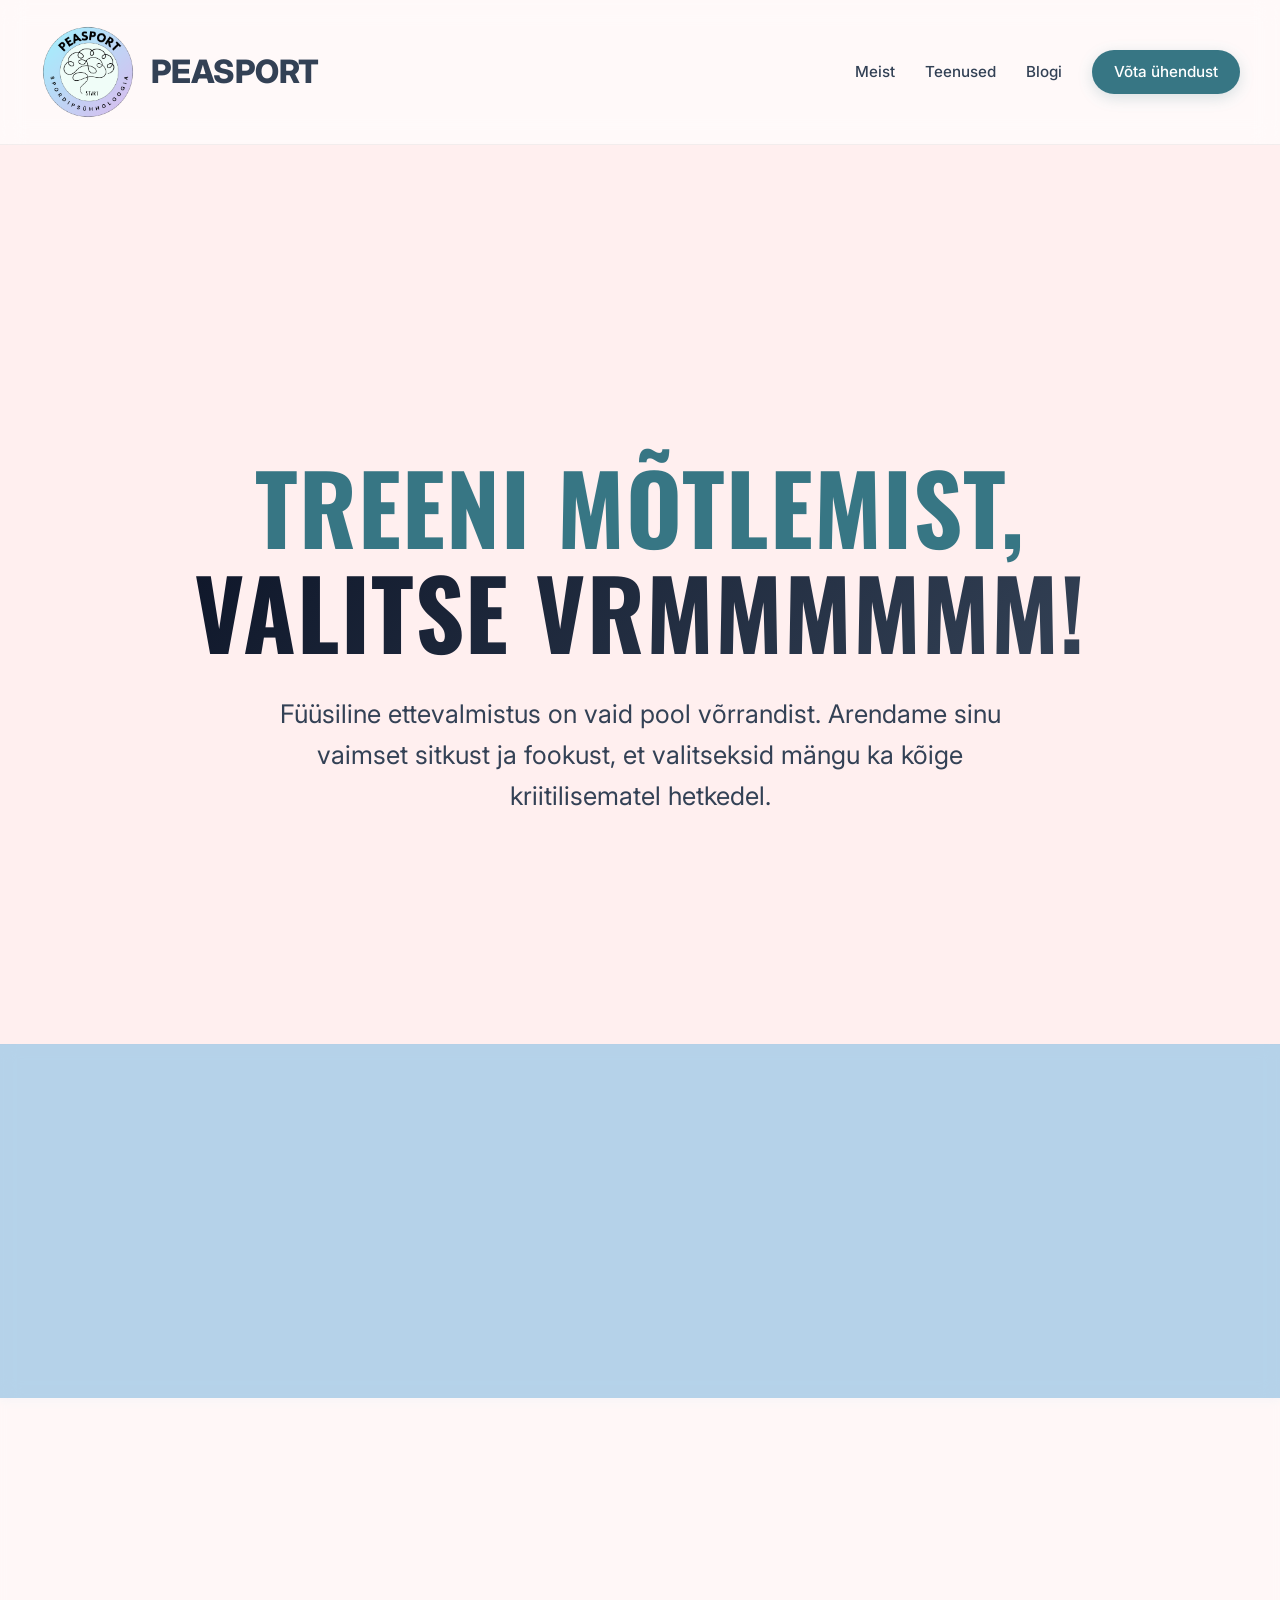
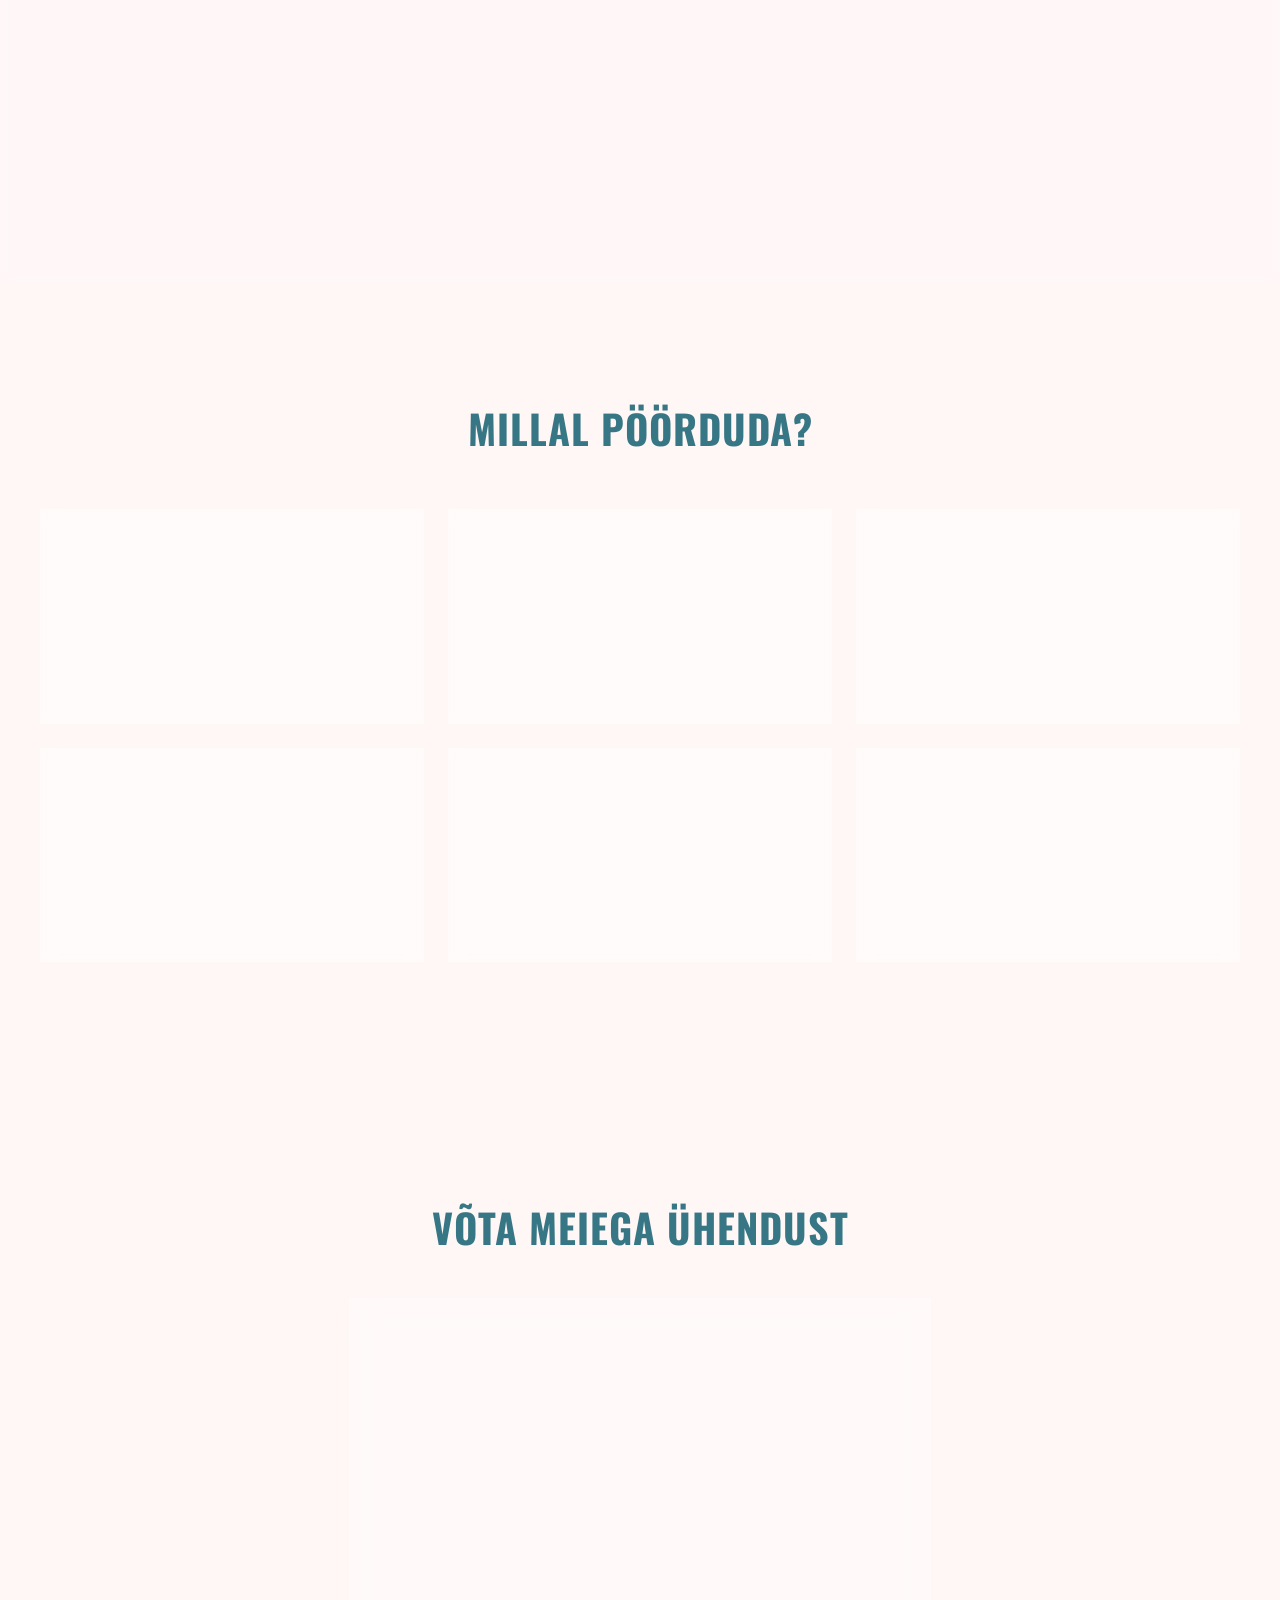
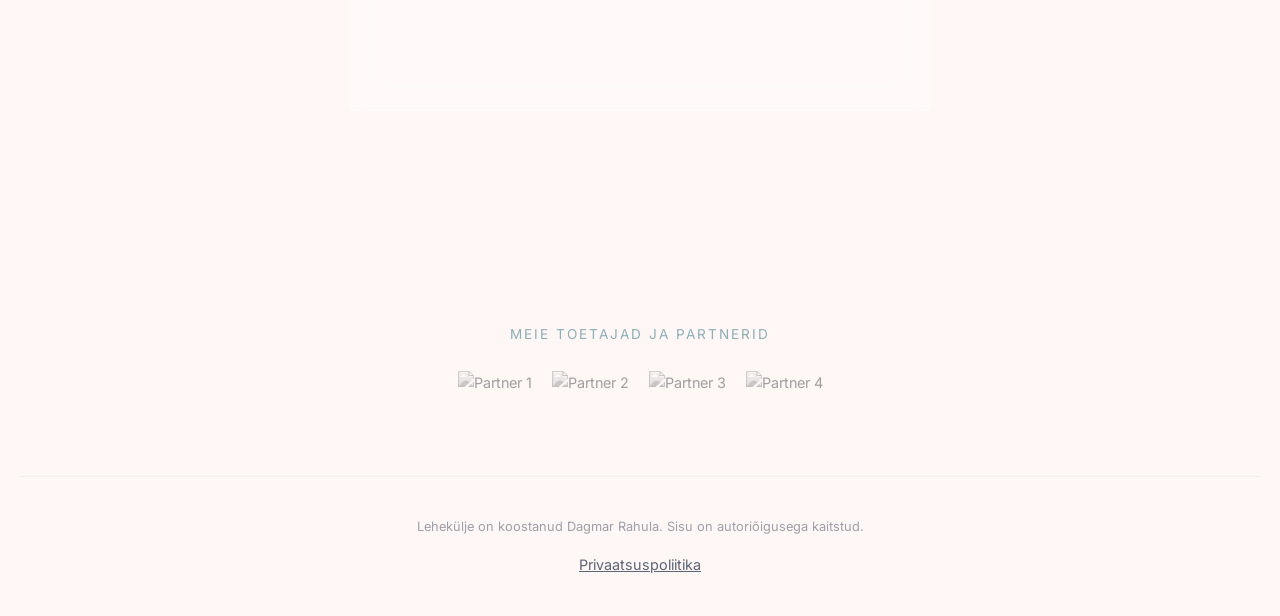
==== index.html @ f3464755 "Teenused prototüüp" ====
<!DOCTYPE html>
<html lang="et">
<head>
    <!-- Metandmed ja brauseri seaded -->
    <meta charset="UTF-8">
    <meta name="viewport" content="width=device-width, initial-scale=1.0">
    <title>Peasport - Vaimse soorituse arendamine</title>
    <!-- Väline stiilileht -->
    <link rel="stylesheet" href="style.css">
</head>
<body>
    <!-- Navigatsiooniriba: kasutab klaasiefekti ja püsib kerides üleval -->
    <nav class="navbar">
        <a href="index.html" class="logo-container">
            <img src="assets/img/peasport.png" alt="Peasport logo">
            <span class="logo-text">Peasport</span>
        </a>
        <div class="nav-right">
            <a href="meist.html">Meist</a>
            <a href="teenused.html">Teenused</a>
            <a href="blogi.html">Blogi</a>
            <a href="index.html#kontakt" class="nav-contact-btn">Võta ühendust</a>
        </div>
    </nav>

    <main class="main-content">
        <!-- Hero sektsioon: peamine väärtuspakkumine ja visuaalne fookus -->
        <section class="hero">
            <h1>Treeni mõtlemist, <br><span class="gradient-text">valitse VRMMMMMM!</span></h1>
            <p>Füüsiline ettevalmistus on vaid pool võrrandist. Arendame sinu vaimset sitkust ja fookust, et valitseksid mängu ka kõige kriitilisematel hetkedel.</p>
        </section>

        <!-- Sissejuhatav sektsioon: selgitab platvormi olemust -->
        <section class="about-section">
            <h2>Mis on Peasport?</h2>
            <p>Peasport on spordipsühholoogiale suunatud platvorm, mis pakub teaduspõhiseid meetodeid ja vaimset tuge sportlastele, treeneritele ja lapsevanematele. Meie eesmärk on aidata sul saavutada tipptulemusi, hoides samal ajal vaimset tervist ja tasakaalu.</p>
        </section>

                <!-- UUS: Instagrami sektsioon -->
        <section class="instagram-section">
            <div class="section-header">
                <h2>Jälgi meid <span class="gradient-text">Instagramis</span></h2>
            </div>
            <div id="instagram-feed" class="instagram-grid">
                <!-- JavaScript täidab selle osa -->
                <div class="loader">Laen postitusi...</div>
            </div>
            <div class="instagram-footer">
                <a href="https://www.instagram.com/spordipsuhholoogia_peasport/" target="_blank" class="insta-btn">Vaata kõiki postitusi</a>
            </div>
        </section>

        <!-- Teenuste/murekohtade ruudustik: selgitab, millal abi otsida -->
        <section class="when-to-reach-out">
            <h2>Millal pöörduda?</h2>
            <div class="reach-out-grid">
                <div class="reach-out-card">
                    <h3>Võistlusärevus</h3>
                    <p>Kui närveersus segab sooritust ja sa ei suuda pinge all rahu säilitada.</p>
                </div>
                <div class="reach-out-card">
                    <h3>Keskendumisraskused</h3>
                    <p>Kui tähelepanu hajub kergesti ja sa ei suuda püsida hetkes.</p>
                </div>
                <div class="reach-out-card">
                    <h3>Madal eneseusk</h3>
                    <p>Kui kahtled oma võimetes ka siis, kui oled rasket tööd teinud.</p>
                </div>
                <div class="reach-out-card">
                    <h3>Vigastuspaus</h3>
                    <p>Vaimne tugi pikaajalise vigastusega toimetulekuks ja naasmiseks.</p>
                </div>
                <div class="reach-out-card">
                    <h3>Motivatsioonikriis</h3>
                    <p>Kui treeningud tunduvad kohustusena ja siht on silme eest kadunud.</p>
                </div>
                <div class="reach-out-card">
                    <h3>Hirm ebaõnnestuda</h3>
                    <p>Kui eksimise kartus takistab sul julgelt ja vabalt võistlemast.</p>
                </div>
            </div>
        </section>
    </main>

    <!-- Kontaktivorm: ühendatud Formspree teenusega -->
    <section id="kontakt" class="contact-section">
        <h2>Võta meiega ühendust</h2>
        <form id="my-form" action="https://formspree.io/f/mreygery" method="POST" class="contact-form">
            <div class="form-group">
                <label for="email">Sinu e-mail</label>
                <input type="email" id="email" name="email" placeholder="nime@mail.ee" required>
            </div>
            <div class="form-group">
                <label for="message">Kuidas saame aidata?</label>
                <textarea id="message" name="message" rows="5" placeholder="Kirjelda lühidalt oma muret..." required></textarea>
            </div>
            <button id="submit-btn" type="submit" class="submit-btn">Saada teade</button>
            <!-- Staatuse teade, mida juhitakse funk.js kaudu -->
            <p id="form-status" style="text-align: center; margin-top: 20px; font-weight: bold; display: none;"></p>
        </form>
    </section>

    <!-- Jalus: partnerite logod ja autoriõiguse info -->
    <footer class="footer">
        <div class="footer-partners">
            <p>Meie toetajad ja partnerid</p>
            <div class="partner-logos">
                <img src="assets/img/toetaja.png" alt="Partner 1">
                <img src="assets/img/toetaja.png" alt="Partner 2">
                <img src="assets/img/toetaja.png" alt="Partner 3">
                <img src="assets/img/toetaja.png" alt="Partner 4">
            </div>
        </div>
        <p class="copyright">Lehekülje on koostanud Dagmar Rahula. Sisu on autoriõigusega kaitstud.</p>
        <div class="footer-privacy">
            <a href="privaatsus.html">Privaatsuspoliitika</a>
        </div>
    </footer>
    <!-- JavaScript loogika vormi saatmiseks -->
    <script src="config.js"></script>
    <script src="funk.js"></script>
</body>
</html>
---- style.css ----
/* 1. FONDI IMPORT JA MUUTUJAD */
@import url('https://fonts.googleapis.com/css2?family=Inter:wght@400;500;700;800&family=Oswald:wght@500;700&display=swap');

:root {
    --primary-blue: #cff9ff;
    --primary-pink: #f0d8fd;
    --brand-dark: #377684;
    --text-main: #334155;
    --bg-gradient: rgba(255, 197, 197, 0.15);
}
    /* tausta värvikood #ffc5c5 */

/* 2. ÜLDINE STIIL */
body {
    margin: 0;
    padding: 0;
    font-family: 'Inter', sans-serif;
    background: var(--bg-gradient);
    color: var(--text-main);
    min-height: 100vh;
    line-height: 1.6;
}

h1, h2, h3 {
    font-family: 'Oswald', sans-serif;
    text-transform: uppercase;
    color: var(--brand-dark);
    letter-spacing: 1px;
}

.gradient-text {
    color: var(--brand-dark);
    display: inline-block;
}

/* 3. NAVBAR (Läbikumav ja modernne) */
.navbar {
    display: flex;
    justify-content: space-between;
    align-items: center;
    padding: 12px 40px;
    background-color: rgba(255, 255, 255, 0.4); 
    backdrop-filter: blur(12px);
    -webkit-backdrop-filter: blur(12px);
    border-bottom: 1px solid rgba(0, 0, 0, 0.05);
    width: 100%;
    box-sizing: border-box;
    position: sticky;
    top: 0;
    z-index: 1000;
}

.main-content {
    padding: 0;
    margin: 0;
    max-width: none;
}

.logo-container {
    display: flex;
    align-items: center;
    text-decoration: none;
}

.logo-container img {
    height: 120px;
    width: auto;
    margin-right: 15px;
}

.logo-text {
    font-family: 'League Spartan', 'Inter', sans-serif;
    font-weight: 800;
    font-size: calc(1.7rem + 5px);
    letter-spacing: -0.5px;
    color: var(--text-main);
    text-transform: uppercase;
}

.nav-right {
    display: flex;
    align-items: center;
    gap: 30px;
}

.nav-right a {
    text-decoration: none;
    color: #334155;
    font-weight: 500;
    font-size: 0.95rem;
    transition: all 0.3s ease;
}

.nav-right a:hover {
    color: #ec4899;
}

.nav-contact-btn {
    background: var(--brand-dark);
    color: white !important;
    padding: 10px 22px;
    border-radius: 50px;
    box-shadow: 0 4px 15px rgba(55, 118, 132, 0.2);
}

.nav-contact-btn:hover {
    transform: translateY(-2px);
    box-shadow: 0 6px 20px rgba(55, 118, 132, 0.3);
    filter: brightness(1.1);
}

/* 4. HERO SEKTSIOON (Roosa fookusega taust) */
.hero {
    min-height: 100vh;
    display: flex;
    flex-direction: column;
    justify-content: center; /* Tsentreerib vertikaalselt */
    align-items: center;     /* Tsentreerib horisontaalselt */
    text-align: center;
    padding: 40px;
    margin: 0;
    box-sizing: border-box;
    background: var(--bg-gradient);

}

.hero h1 {
    /* Oluliselt suurem tekst suurte ekraanide jaoks */
    font-size: clamp(3.5rem, 8vw, 6rem); 
    line-height: 1.1;
    margin-bottom: 30px;
    max-width: 1200px; /* Ei lase lausel liiga laiaks minna */
}

.hero p {
    /* Suurem ja loetavam alustekst */
    font-size: clamp(1.2rem, 2vw, 1.8rem);
    max-width: 800px;
    margin: 0 auto;
    color: var(--text-main);
}

/* 5. UUS: MIS ON PEASPORT SEKTIOSON (Hele sinine) */
.about-section {
    margin-top: 0; 
    padding: 80px 30px;
    background-color: rgba(70, 157, 214, 0.4); 
    backdrop-filter: blur(10px);
    padding: 80px 30px;
    margin: -1px 0 0 0;  /* -1px nihutab sektsiooni õrnalt üles, et peita igasugune vahe */
    border-radius: 0;    /* Eemalda ümarad nurgad ülaosast */
    text-align: center;
}

.about-section h2 {
    font-size: 2.2rem;
    margin-bottom: 20px;
}

.about-section p {
    font-size: 1.15rem;
    max-width: 800px;
    margin: 0 auto;
}

.isik-info {
    padding: 30px;
}

/* 7. KONTAKTIVORM JA NUPUD */
.contact-form {
    background: rgba(255, 255, 255, 0.85);
    padding: 40px;
    border-radius: 20px;
    max-width: 500px;
    margin: 40px auto;
    display: flex;
    flex-direction: column;
    gap: 15px;
}

.contact-form input, .contact-form textarea {
    padding: 12px;
    border: 1px solid #e2e8f0;
    border-radius: 10px;
    font-family: inherit;
}

.cta-button {
    background-color: var(--primary-blue);
    color: white;
    padding: 14px 28px;
    border-radius: 12px;
    text-decoration: none;
    font-weight: bold;
    text-align: center;
    text-transform: uppercase;
    transition: background-color 0.3s;
}

.cta-button:hover {
    background-color: #0284c7;
}

/* 8. HÕLJUV MENÜÜ (FAB) */
.floating-menu {
    position: fixed;
    bottom: 30px;
    right: 30px;
    z-index: 2000;
}

.social-icons {
    display: flex;
    flex-direction: column;
    gap: 12px;
    opacity: 0;
    visibility: hidden;
    transform: translateY(20px);
    transition: all 0.3s ease;
}

.floating-menu:hover .social-icons {
    opacity: 1;
    visibility: visible;
    transform: translateY(0);
}

.fab-button, .icon {
    width: 56px;
    height: 56px;
    border-radius: 50%;
    background-color: var(--brand-dark);
    color: white;
    display: flex;
    justify-content: center;
    align-items: center;
    text-decoration: none;
    box-shadow: 0 4px 12px rgba(0,0,0,0.2);
}

.icon:hover {
    background-color: var(--primary-blue);
}

.footer {
    padding: 40px 20px;
    text-align: center;
    font-size: 0.9rem;
    color: var(--text-main);
    opacity: 0.8;
}

/* --- MILLAL PÖÖRDUDA SEKTIOSON --- */
.when-to-reach-out {
    padding: 80px 40px;
    max-width: 1200px;
    margin: 0 auto;
    text-align: center;
}

.when-to-reach-out h2 {
    font-size: 2.5rem;
    margin-bottom: 50px;
    color: var(--brand-dark);
}

.reach-out-grid {
    display: grid;
    /* Tekitab 3 võrdset tulpa, mobiilis lükkab üksteise alla */
    grid-template-columns: repeat(auto-fit, minmax(300px, 1fr)); 
    gap: 25px;
}

.reach-out-card {
    background: rgba(255, 255, 255, 0.5); /* Läbikumav klaasiefekt */
    backdrop-filter: blur(8px);
    padding: 35px;
    border-radius: 20px;
    border: 1px solid rgba(255, 255, 255, 0.3);
    transition: all 0.3s ease;
    text-align: left; /* Tekst on vasakul nagu su pildil */
}

.reach-out-card:hover {
    transform: translateY(-10px);
    background: rgba(255, 255, 255, 0.8);
    box-shadow: 0 15px 30px rgba(0, 0, 0, 0.05);
}

.reach-out-card h3 {
    font-size: 1.4rem;
    margin-bottom: 15px;
    color: var(--brand-dark);
}

.reach-out-card p {
    font-size: 1rem;
    line-height: 1.6;
    color: var(--text-main);
}

/* --- FOOTER LOGOD --- */
.footer-partners {
    margin-bottom: 40px;
    padding-bottom: 30px;
    border-bottom: 1px solid rgba(0, 0, 0, 0.05); /* Õrn eraldusjoon */
}

.footer-partners p {
    font-size: 0.85rem;
    text-transform: uppercase;
    letter-spacing: 2px;
    color: var(--brand-dark);
    margin-bottom: 25px;
    opacity: 0.7;
}

.partner-logos {
    display: flex;
    justify-content: center; /* Logod keskel */
    align-items: center;
    gap: 20px; /* Vahe logode vahel */
    flex-wrap: wrap; /* Mobiilis lükkab logod mitmele reale */
}

.partner-logos img {
    height: 75px; /* Reguleeri siit logode suurust */
    width: auto;
    filter: grayscale(100%); /* Muudab logod halliks, et oleks elegantsem */
    opacity: 0.6;
    transition: all 0.3s ease;
}

.partner-logos img:hover {
    filter: grayscale(0%); /* Hiirega peale minnes tuleb värv tagasi */
    opacity: 1;
    transform: scale(1.05);
}

.copyright {
    font-size: 0.8rem;
    opacity: 0.6;
}

/* --- KONTAKTEERUMISE SEKTIOSON --- */
.contact-section {
    padding: 80px 20px;
    max-width: 600px; /* Hoiab vormi kitsa ja tsentreerituna */
    margin: 40px auto;
    text-align: center;
}

.contact-section h2 {
    font-size: 2.5rem;
    margin-bottom: 40px;
    color: var(--brand-dark);
}

.contact-form {
    background: rgba(255, 255, 255, 0.4); /* Translucent efekt */
    backdrop-filter: blur(15px);
    padding: 40px;
    border-radius: 24px;
    border: 1px solid rgba(255, 255, 255, 0.3);
    display: flex;
    flex-direction: column;
    gap: 20px;
    text-align: left;
}

.form-group {
    display: flex;
    flex-direction: column;
    gap: 8px;
}

.form-group label {
    font-weight: 600;
    font-size: 0.9rem;
    color: var(--brand-dark);
}

.contact-form input, 
.contact-form textarea {
    padding: 14px;
    border-radius: 12px;
    border: 1px solid rgba(0, 0, 0, 0.1);
    background: rgba(255, 255, 255, 0.8);
    font-family: inherit;
    font-size: 1rem;
    transition: border-color 0.3s;
}

.contact-form input:focus, 
.contact-form textarea:focus {
    outline: none;
    border-color: var(--primary-blue);
    box-shadow: 0 0 0 3px rgba(14, 165, 233, 0.1);
}

.submit-btn {
    background: var(--brand-dark);
    color: white;
    padding: 10px 22px;
    border: none;
    border-radius: 50px;
    font-weight: 700;
    font-size: 1rem;
    cursor: pointer;
    transition: transform 0.3s, box-shadow 0.3s;
    margin-top: 10px;
    box-shadow: 0 4px 15px rgba(55, 118, 132, 0.2);
}

.submit-btn:hover {
    transform: translateY(-2px);
    box-shadow: 0 6px 20px rgba(55, 118, 132, 0.3);
    filter: brightness(1.1);
}

html {
    scroll-behavior: smooth;
}

/* Üldine klaasiefektiga konteiner */
.glass-container {
    background: rgba(255, 255, 255, 0.4); 
    backdrop-filter: blur(15px);
    border-radius: 24px;
    border: 1px solid rgba(255, 255, 255, 0.3);
    padding: 40px;
    margin: 20px auto;
    max-width: 1200px; /* MUUDETUD: enne oli 1000px */
}

/* Gradiendiga tekst, mida nägime su heros */
.gradient-text {
    color: var(--brand-dark);
    font-weight: 800;
}

.member-sidebar h3 {
    font-size: 1.3rem; /* Väiksem font */
    margin-bottom: 4px; /* Väiksem marginaal */
    color: var(--brand-dark);
}

.degree {
    font-size: 0.8rem; /* Väiksem font */
    font-weight: 600;
    color: var(--primary-blue);
    margin-bottom: 12px; /* Väiksem marginaal */
}

.member-socials {
    display: flex;
    justify-content: center;
    gap: 8px; /* Kompaktsem vahe */
    width: 100%; /* Võtab tulba laiuse */
    padding: 0 10px; /* Väike polsterdus */
}

.social-icon {
    font-size: 0.75rem; /* Väiksem font */
    text-decoration: none;
    color: var(--primary-pink);
    border: 1px solid var(--primary-pink);
    padding: 3px 8px; /* Kompaktsem polsterdus */
    border-radius: 20px;
    transition: 0.3s;
    flex: 1; /* Nupud võtavad võrdse ruumi, kuid kitsas konteineris */
    max-width: 60px; /* Piirab nupu laiust */
}

.social-icon:hover {
    background: var(--primary-pink);
    color: white;
}

/* Mobiili vaade */
@media (max-width: 768px) {
    .team-member-card {
        flex-direction: column;
        align-items: center;
        gap: 20px;
    }
    .member-sidebar {
        width: 100%;
        max-width: 300px; /* Piirab laiust mobiilis */
    }
    .member-img {
        height: auto;
        aspect-ratio: unset;
    }
}

/* --- INSTAGRAMI GRIDI STIILID --- */
.instagram-section {
    padding: 80px 40px;
    background: rgba(255, 255, 255, 0.2);
    backdrop-filter: blur(5px);
    text-align: center;
}

.section-header {
    margin-bottom: 40px;
}

.section-header h2 {
    font-size: 2.2rem;
    margin-bottom: 5px;
}

.section-header p {
    font-weight: 600;
    color: var(--primary-pink);
    letter-spacing: 1px;
}

.instagram-grid {
    display: grid;
    /* 5 veergu suurel ekraanil, 2 veergu mobiilis */
    grid-template-columns: repeat(2, 1fr);
    gap: 15px;
    max-width: 1200px;
    margin: 0 auto;
}

@media (min-width: 768px) {
    .instagram-grid {
        grid-template-columns: repeat(3, 1fr);
    }
}

@media (min-width: 1024px) {
    .instagram-grid {
        grid-template-columns: repeat(5, 1fr);
    }
}

.insta-card {
    position: relative;
    aspect-ratio: 4/5;
    overflow: hidden;
    border-radius: 12px;
    background: #f1f5f9;
    box-shadow: 0 4px 12px rgba(0, 0, 0, 0.05);
    transition: transform 0.3s ease;
}

.insta-card img {
    width: 100%;
    height: 100%;
    object-fit: cover;
    transition: transform 0.5s ease;
}

.insta-card:hover {
    transform: translateY(-5px);
}

.insta-card:hover img {
    transform: scale(1.1);
}

.insta-overlay {
    position: absolute;
    inset: 0;
    background: rgba(0, 0, 0, 0.3);
    display: flex;
    align-items: center;
    justify-content: center;
    opacity: 0;
    transition: opacity 0.3s ease;
}

.insta-card:hover .insta-overlay {
    opacity: 1;
}

.instagram-footer {
    margin-top: 40px;
}

.insta-btn {
    display: inline-block;
    padding: 12px 30px;
    border: 2px solid var(--primary-pink);
    color: var(--primary-pink);
    text-decoration: none;
    font-weight: 700;
    border-radius: 50px;
    transition: all 0.3s ease;
}

.insta-btn:hover {
    background: var(--primary-pink);
    color: white;
    box-shadow: 0 5px 15px rgba(236, 72, 153, 0.3);
}

.loader {
    grid-column: 1 / -1;
    padding: 40px;
    font-style: italic;
    opacity: 0.6;
}

/* --- MEESKONNA LÕPLIK STIIL (VOOLAV TEKST + LAIEMAD KASTID) --- */

#team-container {
    display: grid;
    grid-template-columns: 1fr 1fr; /* Sunnib kaks kasti võrdselt laiali */
    gap: 40px;
    width: 100%;
    padding: 10px 0;
    align-items: start;
}

.team-member-card {
    background: rgba(255, 255, 255, 0.4);
    backdrop-filter: blur(15px);
    padding: 35px;
    border-radius: 24px;
    border: 1px solid rgba(255, 255, 255, 0.3);
    display: block !important; /* Kohustuslik voolamiseks */
}

/* Pilt ja nupud ühes kastis vasakul */
.member-float-box {
    float: left;
    width: 210px; /* Fikseeritud laius pildile ja nuppudele */
    margin: 0 30px 10px 0; /* Suurem vahe pildi ja teksti vahel */
    text-align: center;
}

.member-img {
    width: 100%;
    height: 280px !important; /* MUUDETUD: Fikseeritud kõrgus teeb pildid IDENTSEKS */
    object-fit: cover; /* Tagab, et pilt ei läheks näost laiaks/peenikeseks */
    border-radius: 12px;
    box-shadow: 0 8px 15px rgba(0,0,0,0.1);
    margin-bottom: 15px; /* Vahe pildi ja nuppude vahel */
}

.member-socials {
    display: flex;
    justify-content: center;
    gap: 8px;
    flex-wrap: wrap; /* Kui ei mahu, lähevad kahereale */
}

.social-icon {
    font-size: 0.75rem;
    text-decoration: none;
    color: var(--brand-dark);
    border: 1px solid var(--brand-dark);
    padding: 5px 12px;
    border-radius: 20px;
    font-weight: 600;
    transition: 0.3s ease;
}

.social-icon:hover {
    background: var(--brand-dark);
    color: white;
}

/* Nimi, eriala ja tekst */
.member-name {
    margin: 0 0 5px 0;
    font-size: 1.6rem;
    color: var(--brand-dark);
    padding-top: 5px;
}

.degree {
    display: block;
    font-size: 0.95rem;
    font-weight: 600;
    color: var(--brand-dark);
    margin-bottom: 20px; /* Teeb tiitli ja põhiteksti vahele ruumi */
}

.member-content {
    line-height: 1.6;
    color: #334155;
    font-size: 0.95rem;
}

.member-content p {
    margin-top: 0;
}

/* Mobiilivaade */
@media (max-width: 900px) {
    #team-container { grid-template-columns: 1fr; }
    .glass-container { padding: 20px; }
}

@media (max-width: 650px) {
    .member-float-box {
        float: none;
        width: 100%;
        margin: 0 0 20px 0;
    }
    .member-img {
        width: 220px; /* Mobiilis teeb pildi natuke kitsamaks */
        margin: 0 auto 15px auto;
        display: block;
    }
    .team-member-card { text-align: center; }
}

/* --- PEASPORT OÜ TSENTREERIMINE --- */
.company-footer {
    text-align: center;
    margin-top: 60px;
    padding: 40px;
    background: rgba(255, 255, 255, 0.2);
    border-radius: 20px;
}

.company-description {
    max-width: 800px;
    margin: 0 auto 30px auto;
    text-align: center;
}

.company-description h2 {
    color: var(--brand-dark);
}

.company-info {
    display: flex;
    justify-content: center;
    gap: 30px;
    flex-wrap: wrap;
    font-size: 0.9rem;
    opacity: 0.9;
}

/* Mobiilivaade */
@media (max-width: 768px) {
    #team-container { grid-template-columns: 1fr; }
    .member-img { width: 100%; height: auto; aspect-ratio: 4/5; float: none; margin: 0 0 20px 0; }
    .team-member-card { text-align: center; }
    .member-socials { justify-content: center; }
}

/* Blogi täisvaate stiilid */
.blog-post-full {
    text-align: left;
    background: rgba(255, 255, 255, 0.7);
    backdrop-filter: blur(15px);
    padding: 60px; /* Rohkem ruumi ümber teksti */
    border-radius: 32px;
    box-shadow: 0 15px 40px rgba(0, 0, 0, 0.05);
    font-size: 1.15rem; /* Veidi suurem tekst mugavaks lugemiseks */
    line-height: 1.8;
    color: var(--text-main);
}

/* Pildid blogi teksti sees */
.blog-post-full img {
    max-width: 100%; /* Pilt ei lähe kunagi kastist välja */
    height: auto;
    display: block;
    margin: 30px auto; /* Paigutab pildi keskele ja teeb vahet tekstiga */
    border-radius: 16px;
    box-shadow: 0 8px 20px rgba(0, 0, 0, 0.1);
}

/* Pealkirjad postituse sees */
.blog-post-full h1, .blog-post-full h2 {
    margin-top: 40px;
    margin-bottom: 20px;
}

/* --- TEENUSED: LINEAARNE SCROLL --- */
.services-list {
    display: flex;
    flex-direction: column;
    gap: 60px;
    margin-bottom: 80px;
}

.service-row {
    display: flex;
    align-items: center;
    gap: 50px;
    background: rgba(255, 255, 255, 0.4);
    backdrop-filter: blur(15px);
    padding: 40px;
    border-radius: 24px;
    border: 1px solid rgba(255, 255, 255, 0.3);
    box-shadow: 0 10px 30px rgba(0,0,0,0.05);
}

/* Vahetab pildi ja teksti asukohta üle ühe */
.service-row.reverse {
    flex-direction: row-reverse;
}

.service-text {
    flex: 1;
    text-align: left;
}

.service-text h2 {
    font-size: 2rem;
    margin-top: 0;
    margin-bottom: 15px;
}

.service-text p {
    color: var(--text-main);
    line-height: 1.7;
    font-size: 1.05rem;
}

.service-img-container {
    flex: 1;
}

.service-img-container img {
    width: 100%;
    height: 350px; /* Fikseeritud kõrgus, et pildid oleks ühesugused */
    object-fit: cover;
    border-radius: 16px;
    box-shadow: 0 8px 20px rgba(0,0,0,0.1);
}

/* Mobiilivaade: Lükkab asjad alati üksteise alla (pilt peal, tekst all) */
@media (max-width: 900px) {
    .service-row, .service-row.reverse {
        flex-direction: column;
        gap: 30px;
        padding: 30px;
    }
    .service-img-container img {
        height: 250px;
    }
}

/* --- PRIVAATSUSPOLIITIKA LEHT --- */
.privacy-section {
    padding: 20px;
}

.privacy-container {
    max-width: 1200px; 
    margin: 40px auto; 
    text-align: left; 
    padding: 60px; 
    line-height: 1.8; 
    color: var(--text-main); 
    backdrop-filter: blur(15px); 
    background: rgba(255, 255, 255, 0.7); 
    border-radius: 24px; 
    border: 1px solid rgba(255, 255, 255, 0.3); 
    box-shadow: 0 10px 30px rgba(0,0,0,0.05); 
    font-size: 1.05rem;
}

.privacy-title {
    text-align: center; 
    margin-bottom: 40px; 
    font-size: 3.5rem;
}

.privacy-heading {
    color: var(--brand-dark); 
    margin-top: 40px; 
    margin-bottom: 15px;
}

.privacy-text {
    margin-bottom: 20px;
}

.privacy-list {
    margin-left: 20px; 
    margin-bottom: 20px;
}

/* Privaatsuspoliitika link jaluses */
.footer-privacy {
    margin-top: 15px;
}

.footer-privacy a {
    color: var(--text-main); /* Teeb lingi nähtavaks (tumedaks) */
    text-decoration: underline; 
    font-size: 0.9rem;
    transition: 0.3s ease;
}

.footer-privacy a:hover {
    color: var(--brand-dark);
}

/* Gradient text (kui seda pole veel mujal failis) */
.gradient-text {
    background: linear-gradient(135deg, #0f172a 0%, #334155 100%);
    -webkit-background-clip: text;
    -webkit-text-fill-color: transparent;
    background-clip: text;
    text-fill-color: transparent;
}
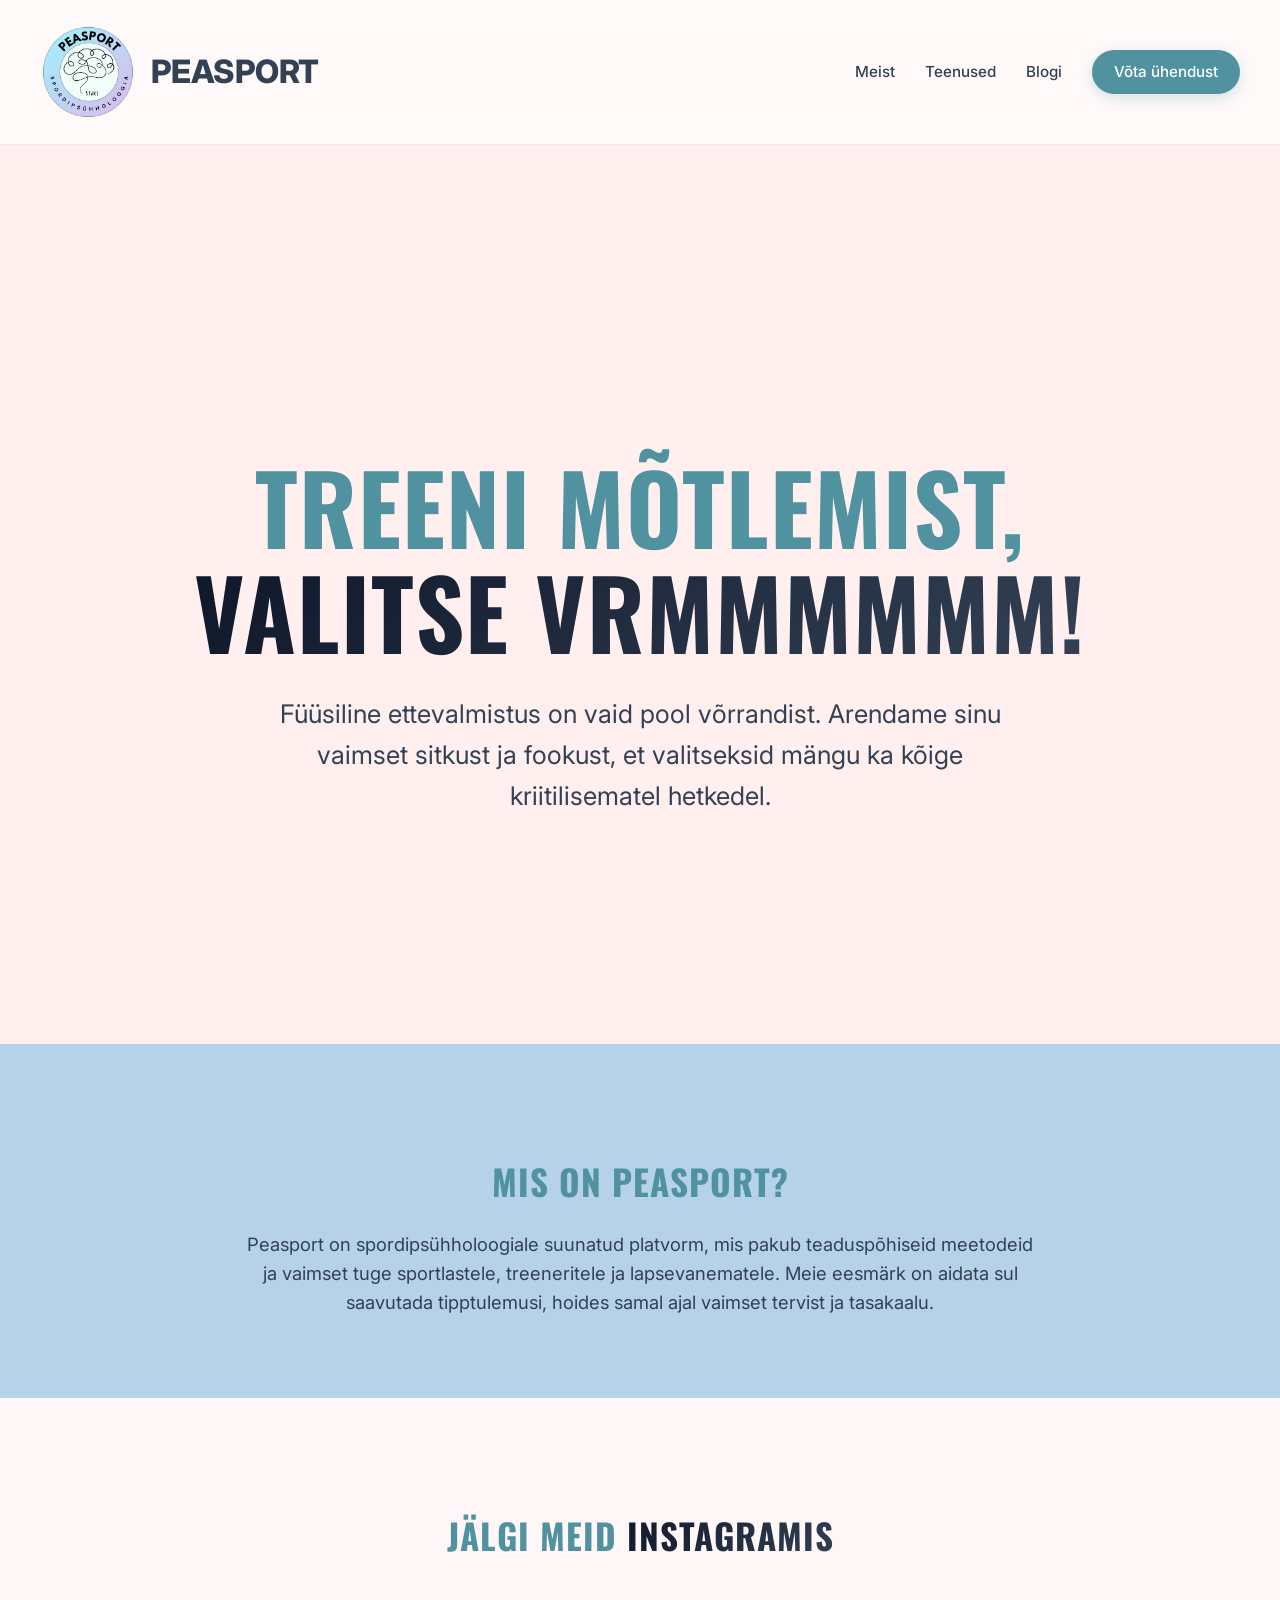
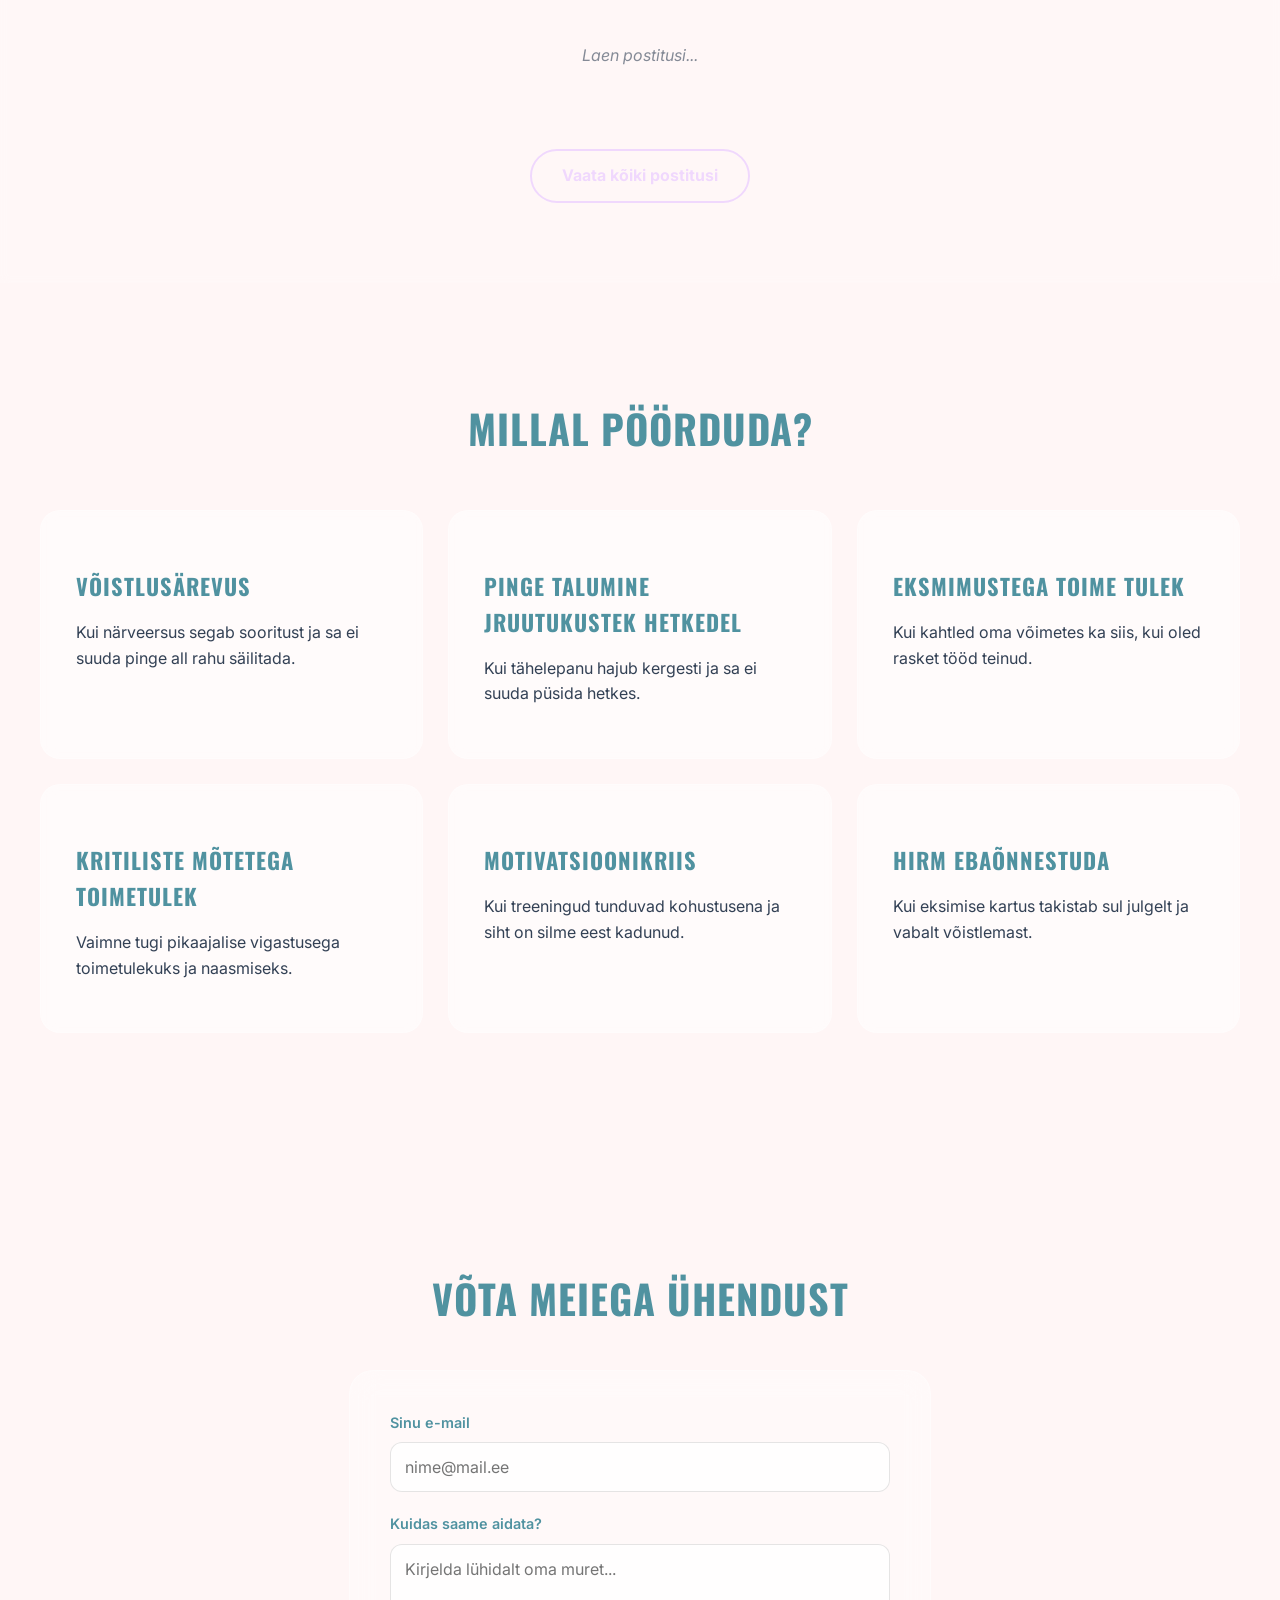
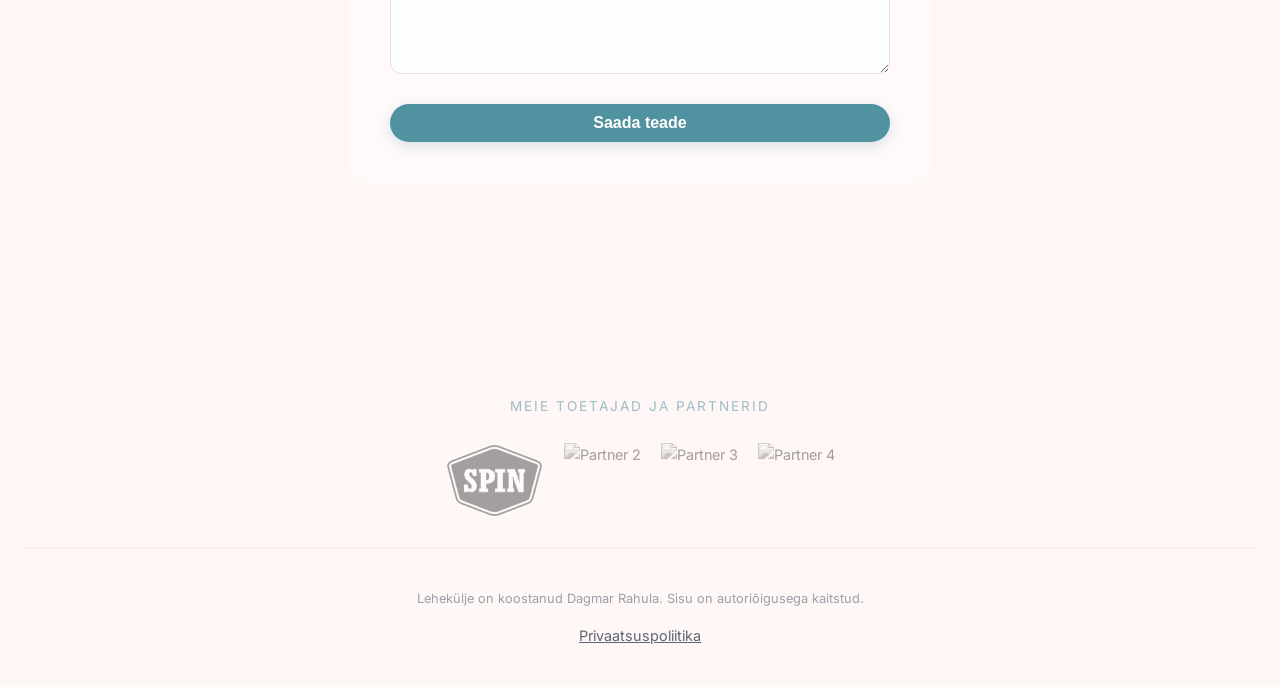
==== commit 03cd00b1: "Peale standupi" ====
--- a/index.html
+++ b/index.html
@@ -59,15 +59,15 @@
                     <p>Kui närveersus segab sooritust ja sa ei suuda pinge all rahu säilitada.</p>
                 </div>
                 <div class="reach-out-card">
-                    <h3>Keskendumisraskused</h3>
+                    <h3>Pinge talumine jruutukustek hetkedel</h3>
                     <p>Kui tähelepanu hajub kergesti ja sa ei suuda püsida hetkes.</p>
                 </div>
                 <div class="reach-out-card">
-                    <h3>Madal eneseusk</h3>
+                    <h3>Eksmimustega toime tulek</h3>
                     <p>Kui kahtled oma võimetes ka siis, kui oled rasket tööd teinud.</p>
                 </div>
                 <div class="reach-out-card">
-                    <h3>Vigastuspaus</h3>
+                    <h3>Kritiliste mõtetega toimetulek</h3>
                     <p>Vaimne tugi pikaajalise vigastusega toimetulekuks ja naasmiseks.</p>
                 </div>
                 <div class="reach-out-card">
@@ -105,7 +105,7 @@
         <div class="footer-partners">
             <p>Meie toetajad ja partnerid</p>
             <div class="partner-logos">
-                <img src="assets/img/toetaja.png" alt="Partner 1">
+                <img src="assets/img/toetaja1.png" alt="Partner 1">
                 <img src="assets/img/toetaja.png" alt="Partner 2">
                 <img src="assets/img/toetaja.png" alt="Partner 3">
                 <img src="assets/img/toetaja.png" alt="Partner 4">
--- a/style.css
+++ b/style.css
@@ -4,7 +4,7 @@
 :root {
     --primary-blue: #cff9ff;
     --primary-pink: #f0d8fd;
-    --brand-dark: #377684;
+    --brand-dark: #5092a0;
     --text-main: #334155;
     --bg-gradient: rgba(255, 197, 197, 0.15);
 }
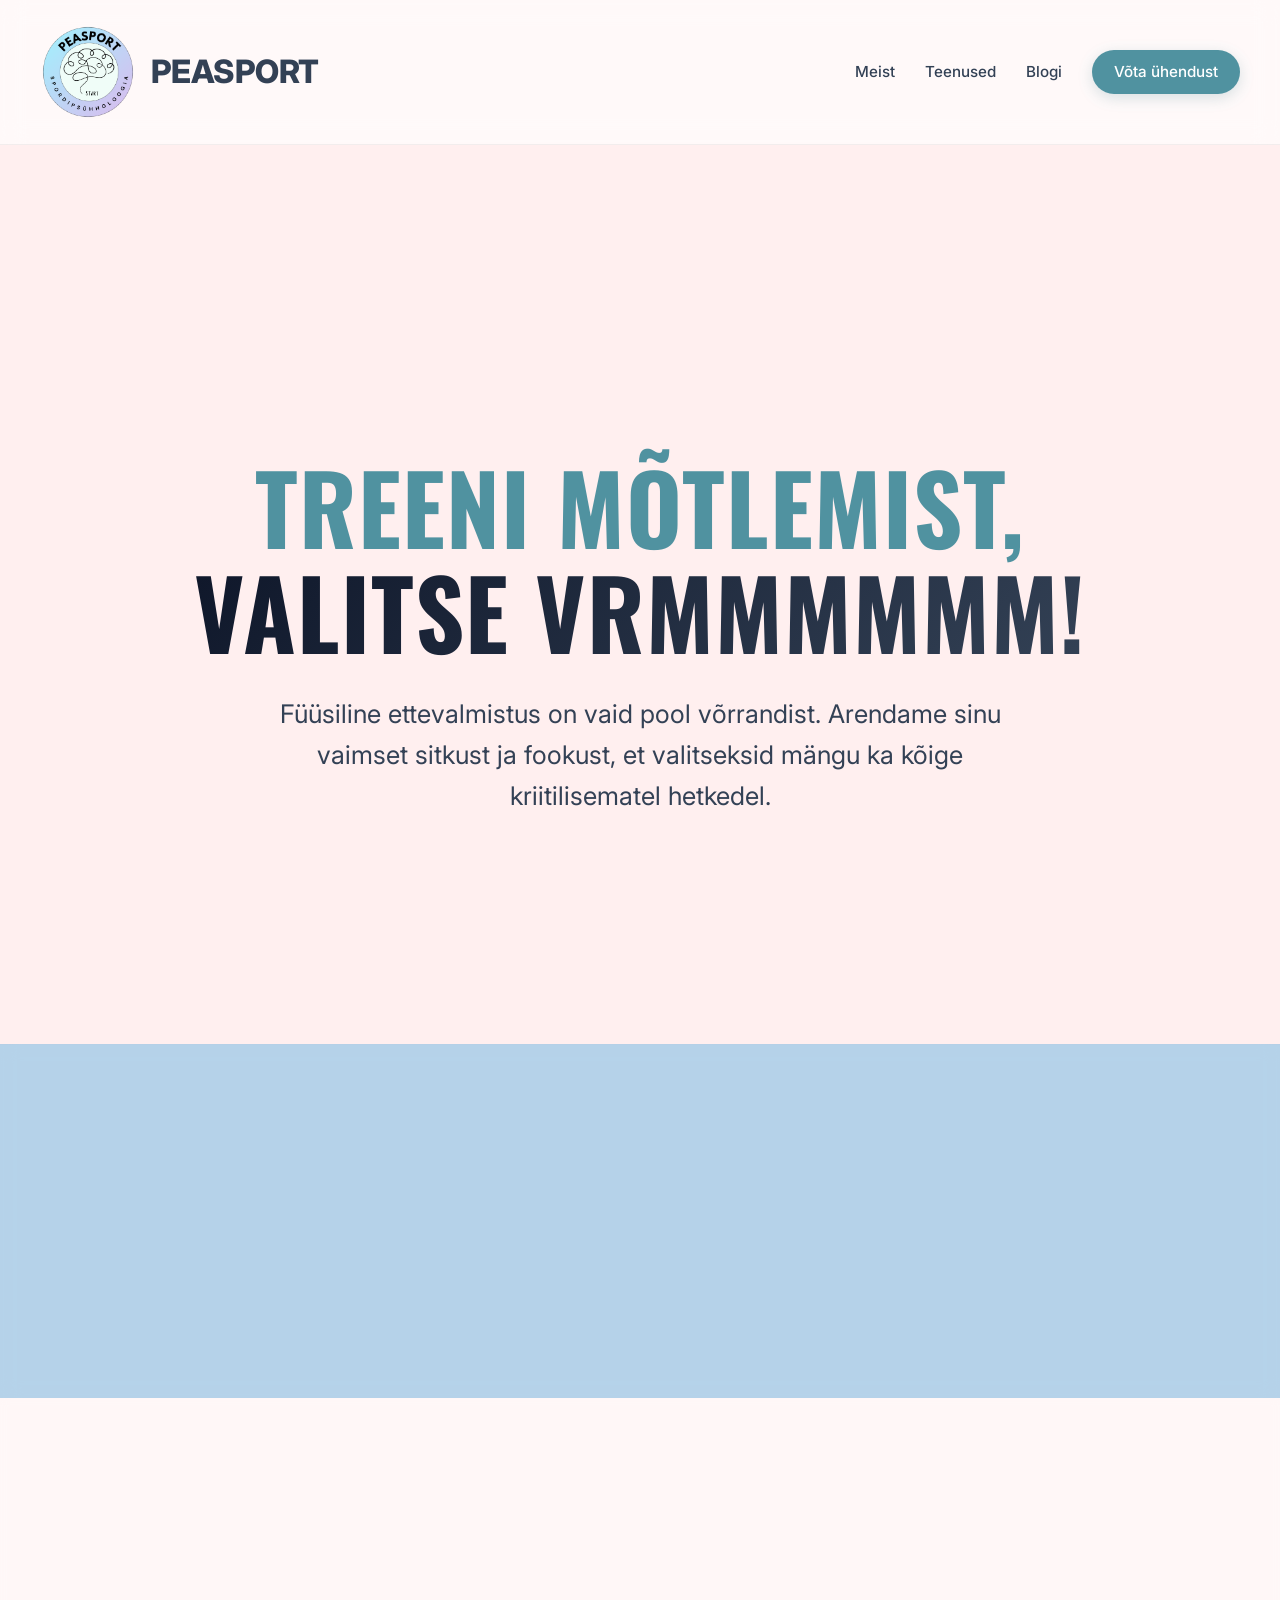
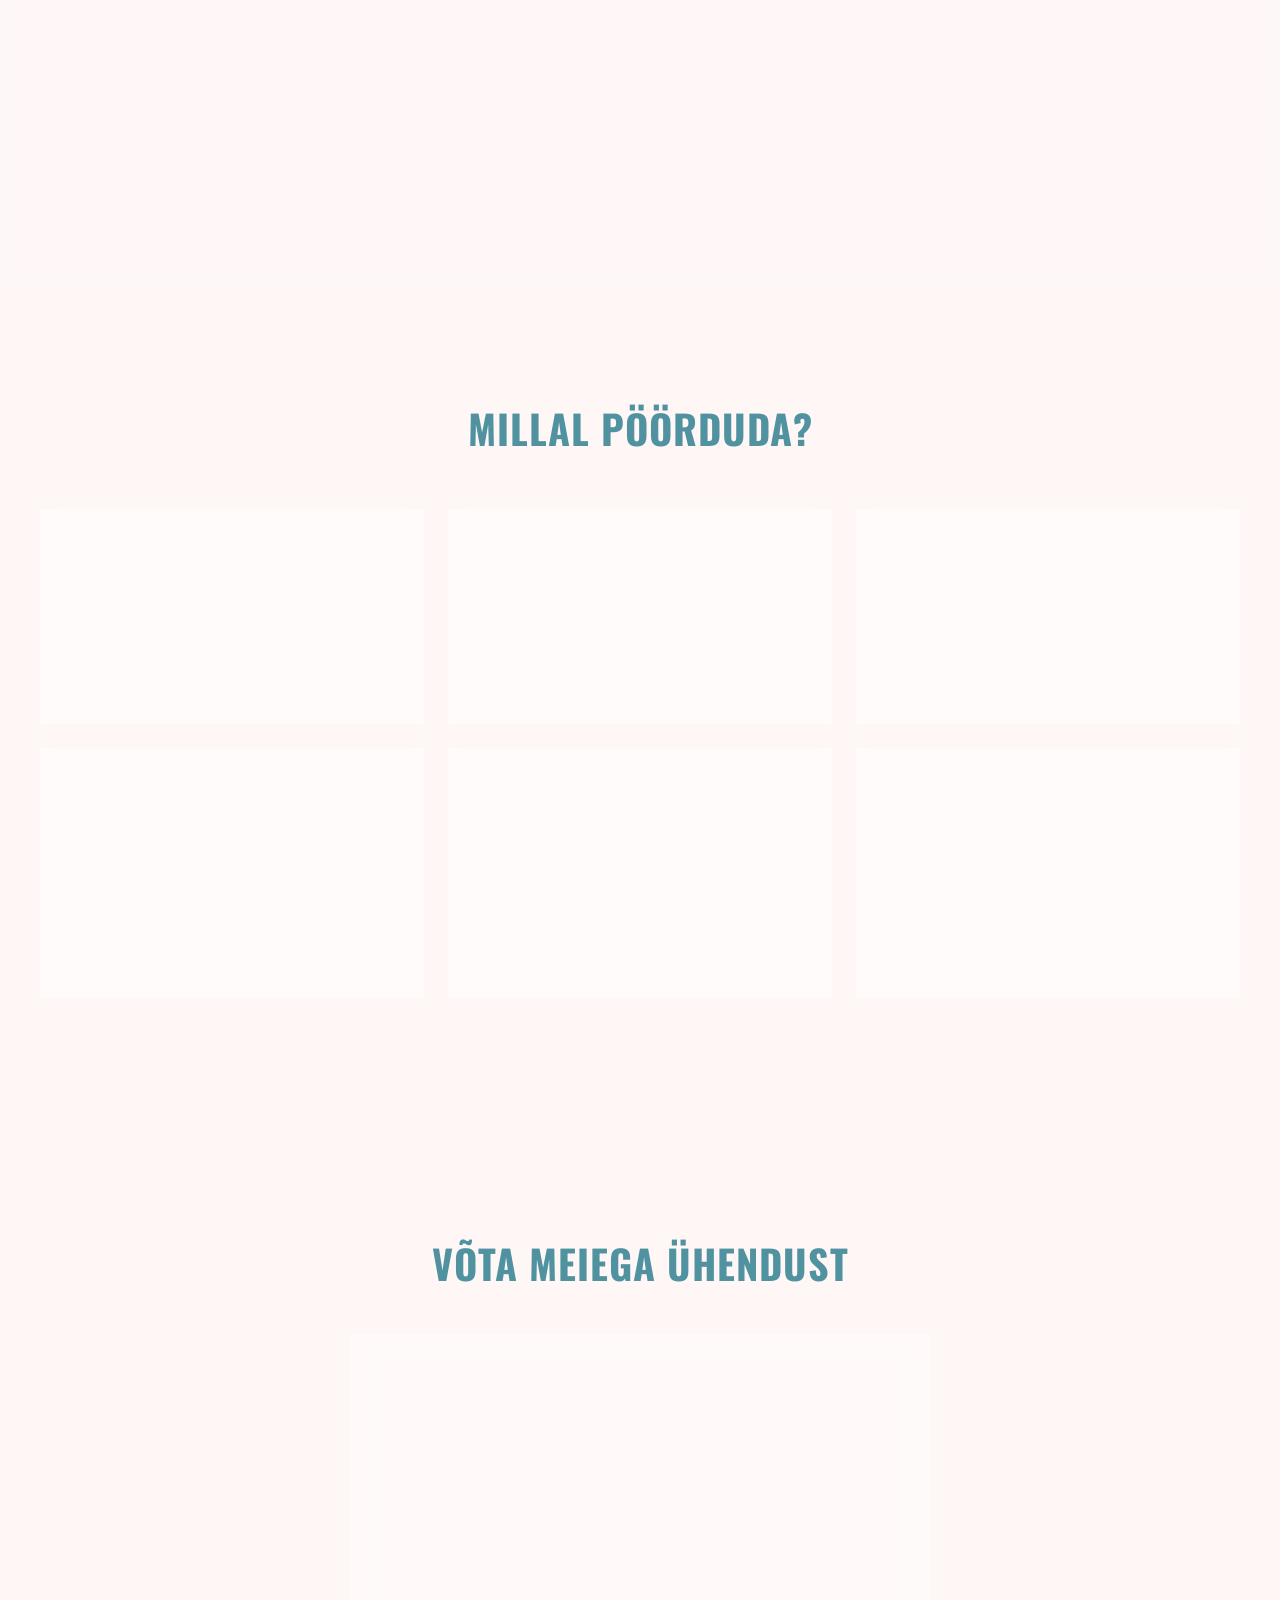
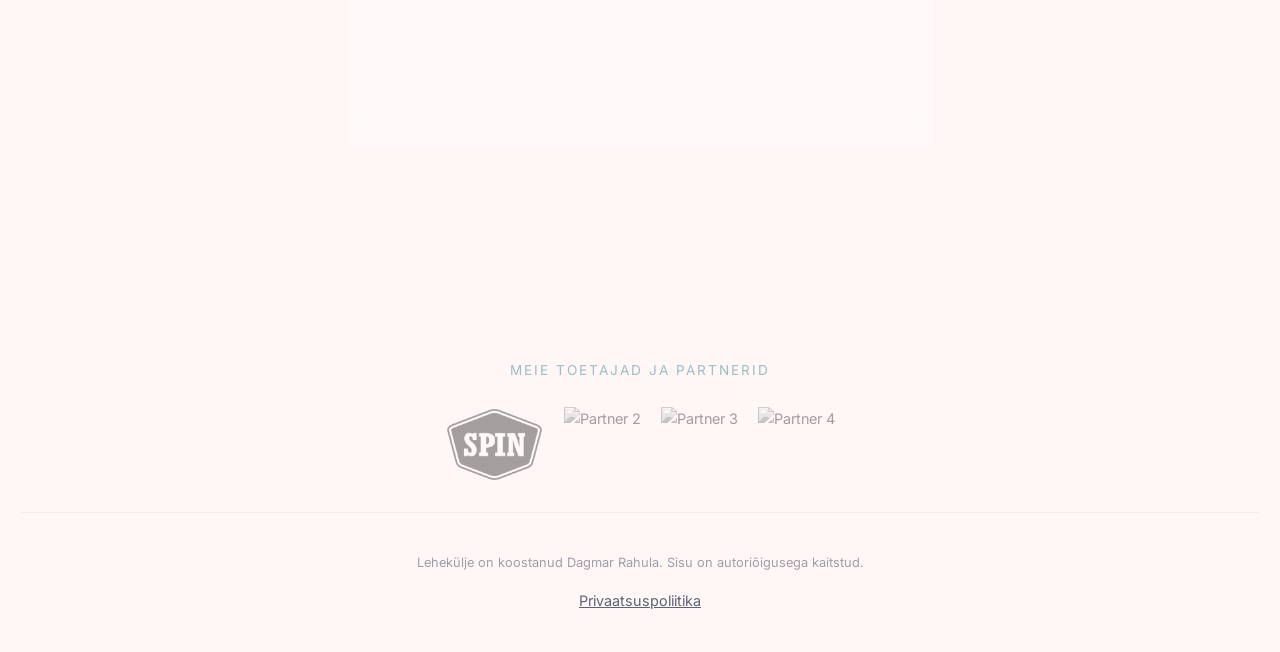
==== commit a8c56e2a: "Merge remote-tracking branch 'origin/aprill_Codev1'" ====
--- a/index.html
+++ b/index.html
@@ -59,11 +59,11 @@
                     <p>Kui närveersus segab sooritust ja sa ei suuda pinge all rahu säilitada.</p>
                 </div>
                 <div class="reach-out-card">
-                    <h3>Pinge talumine jruutukustek hetkedel</h3>
+                    <h3>Pinge talumine</h3>
                     <p>Kui tähelepanu hajub kergesti ja sa ei suuda püsida hetkes.</p>
                 </div>
                 <div class="reach-out-card">
-                    <h3>Eksmimustega toime tulek</h3>
+                    <h3>Eksmimustega toimetulek</h3>
                     <p>Kui kahtled oma võimetes ka siis, kui oled rasket tööd teinud.</p>
                 </div>
                 <div class="reach-out-card">
@@ -85,7 +85,7 @@
     <!-- Kontaktivorm: ühendatud Formspree teenusega -->
     <section id="kontakt" class="contact-section">
         <h2>Võta meiega ühendust</h2>
-        <form id="my-form" action="https://formspree.io/f/mreygery" method="POST" class="contact-form">
+        <form id="my-form" method="POST" class="contact-form">
             <div class="form-group">
                 <label for="email">Sinu e-mail</label>
                 <input type="email" id="email" name="email" placeholder="nime@mail.ee" required>
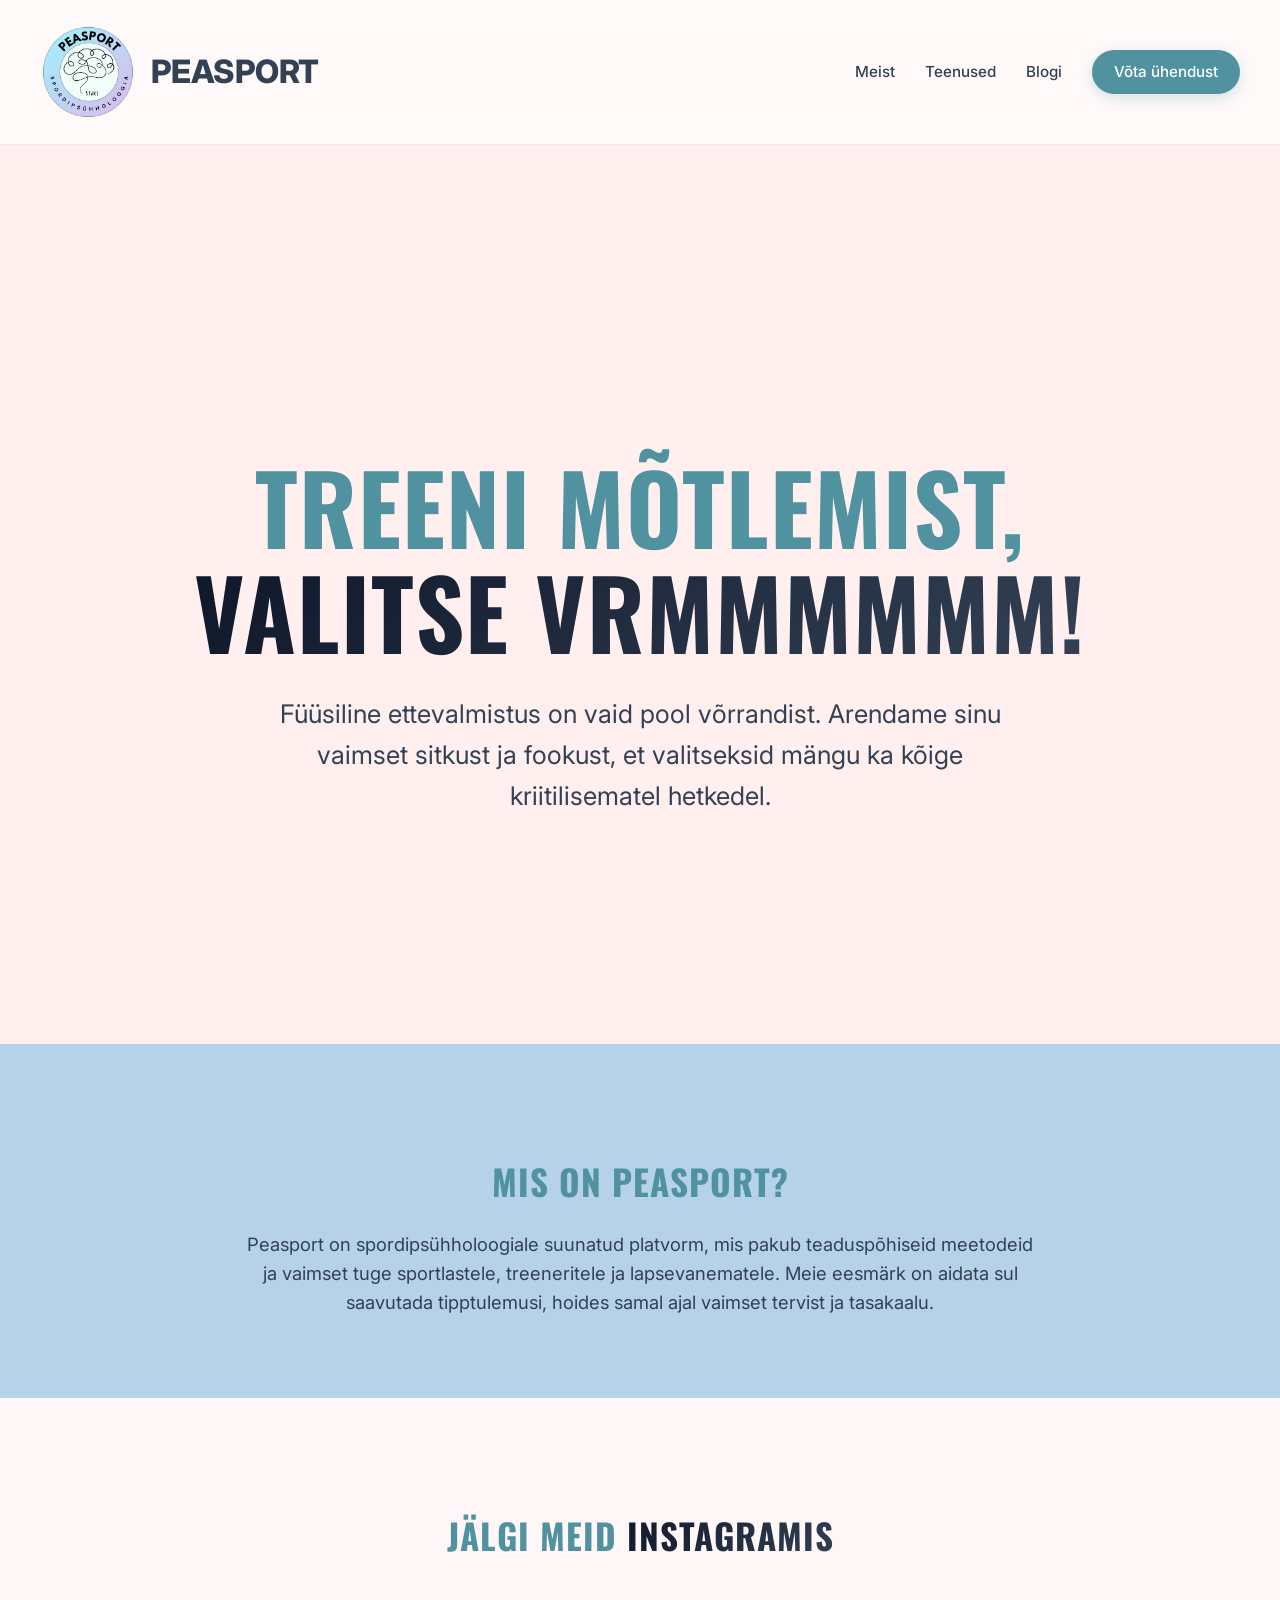
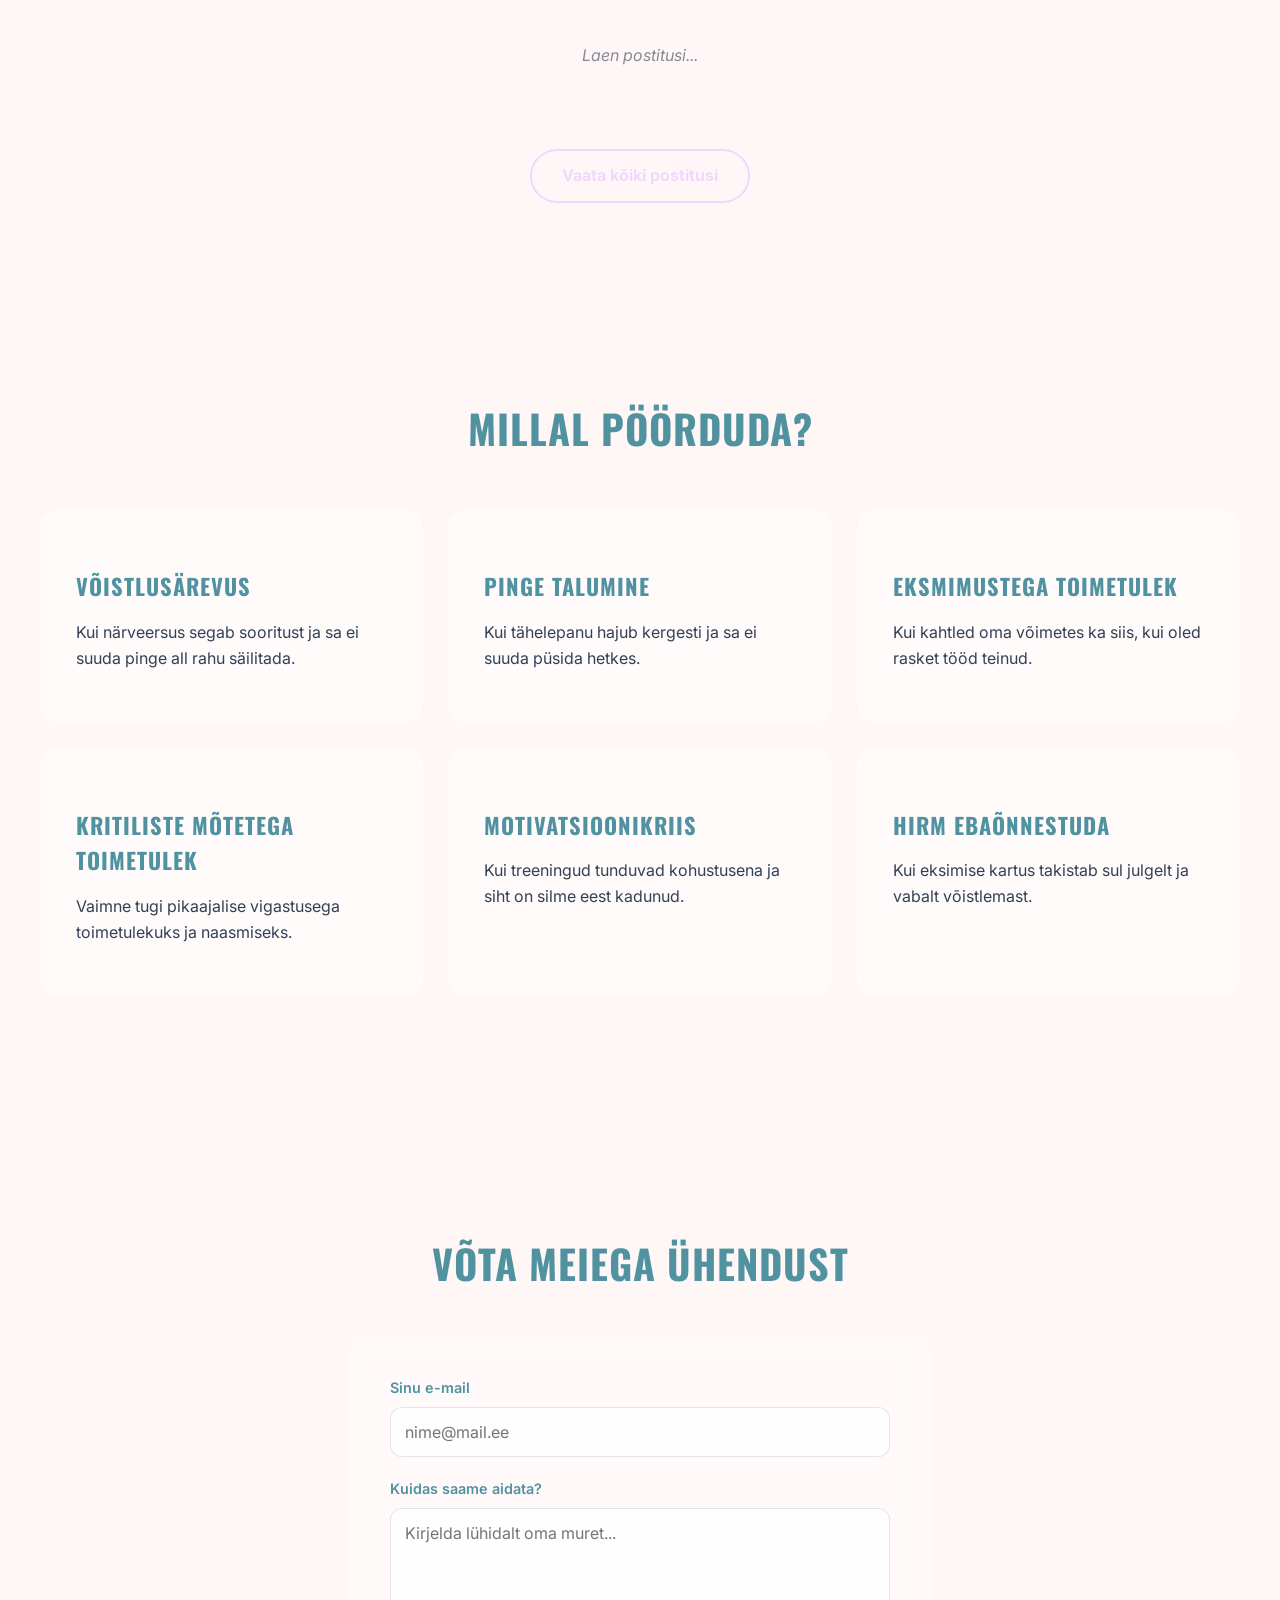
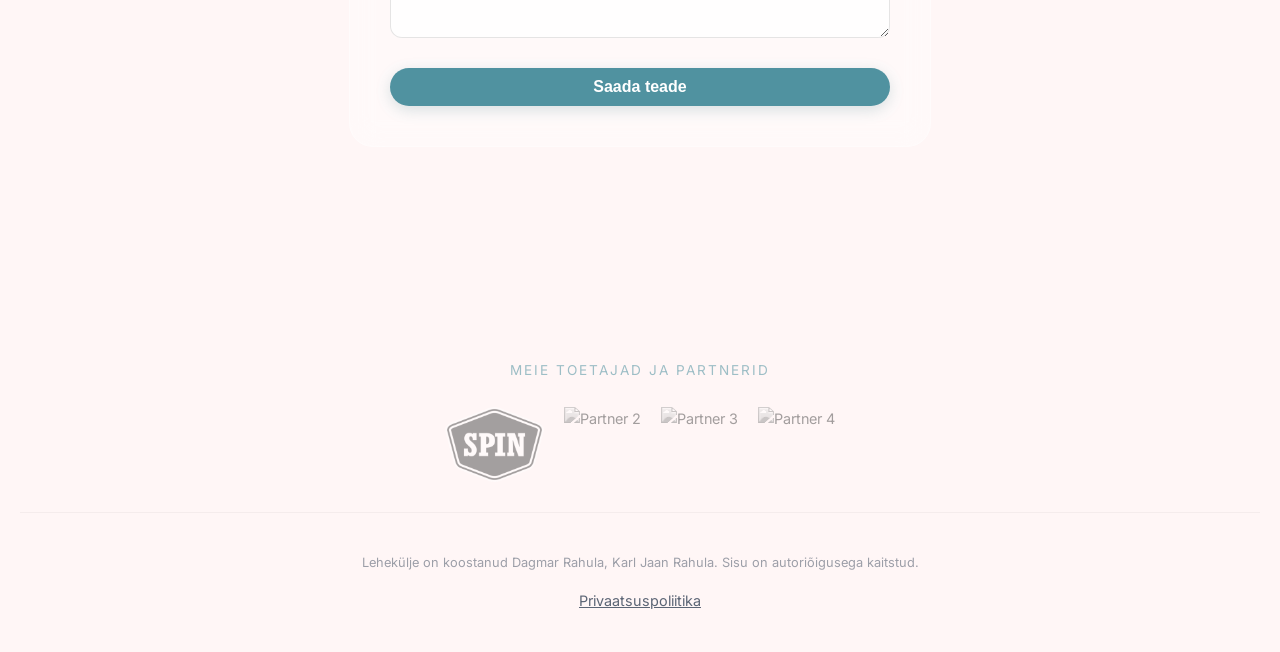
==== commit baaf0fd6: "Correcting information" ====
--- a/index.html
+++ b/index.html
@@ -111,7 +111,7 @@
                 <img src="assets/img/toetaja.png" alt="Partner 4">
             </div>
         </div>
-        <p class="copyright">Lehekülje on koostanud Dagmar Rahula. Sisu on autoriõigusega kaitstud.</p>
+        <p class="copyright">Lehekülje on koostanud Dagmar Rahula, Karl Jaan Rahula. Sisu on autoriõigusega kaitstud.</p>
         <div class="footer-privacy">
             <a href="privaatsus.html">Privaatsuspoliitika</a>
         </div>
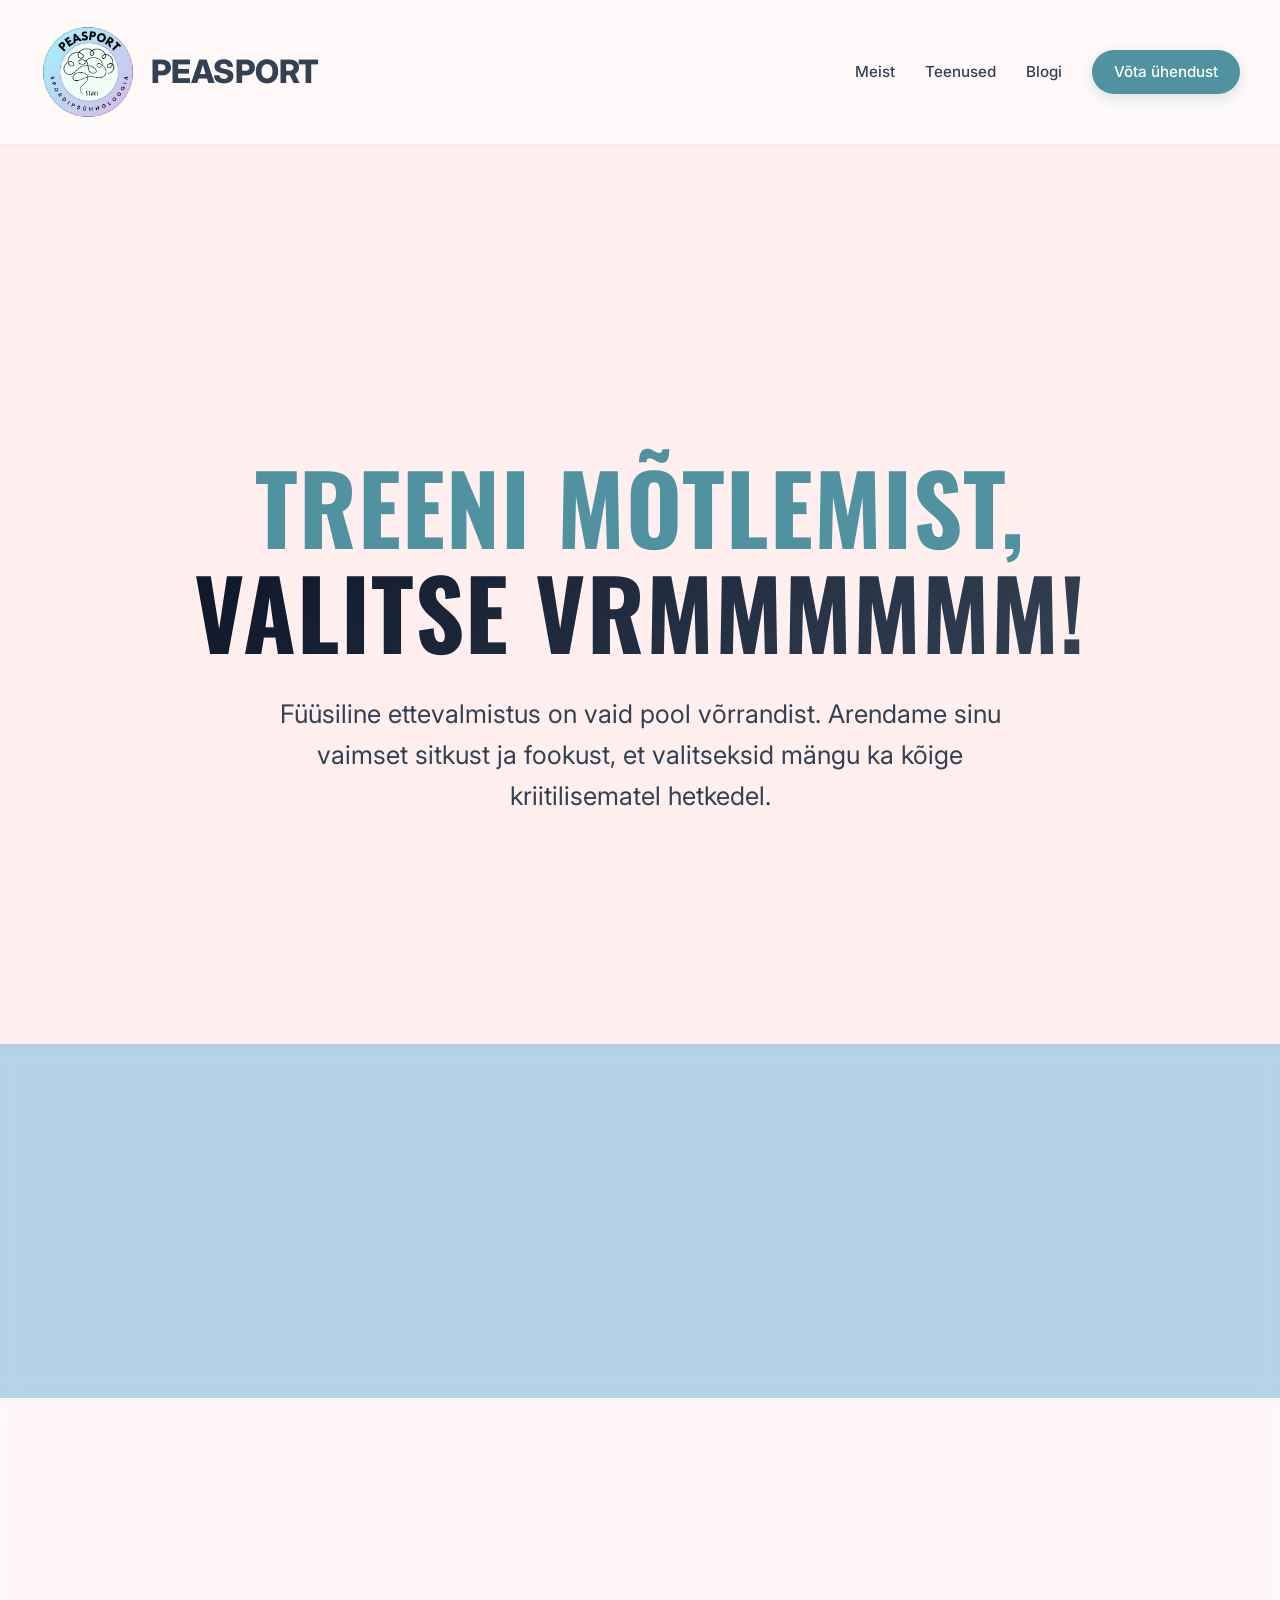
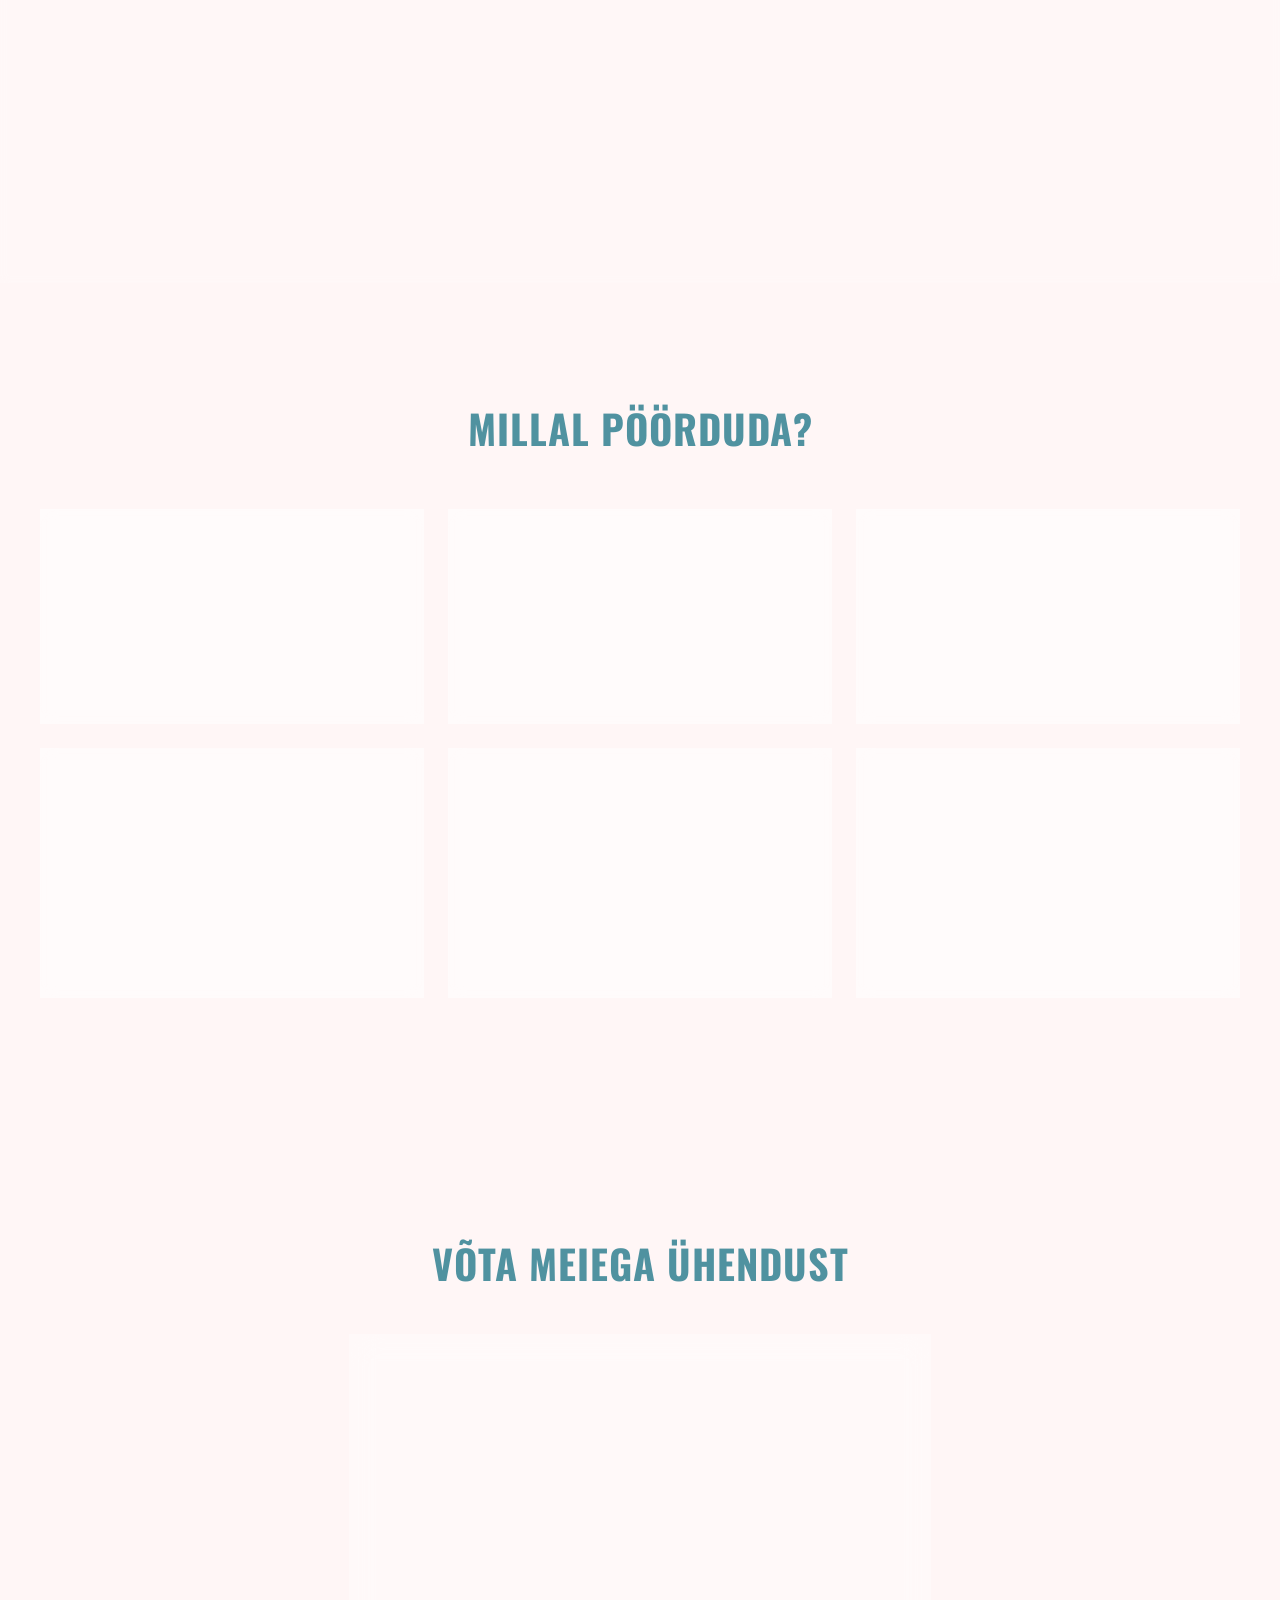
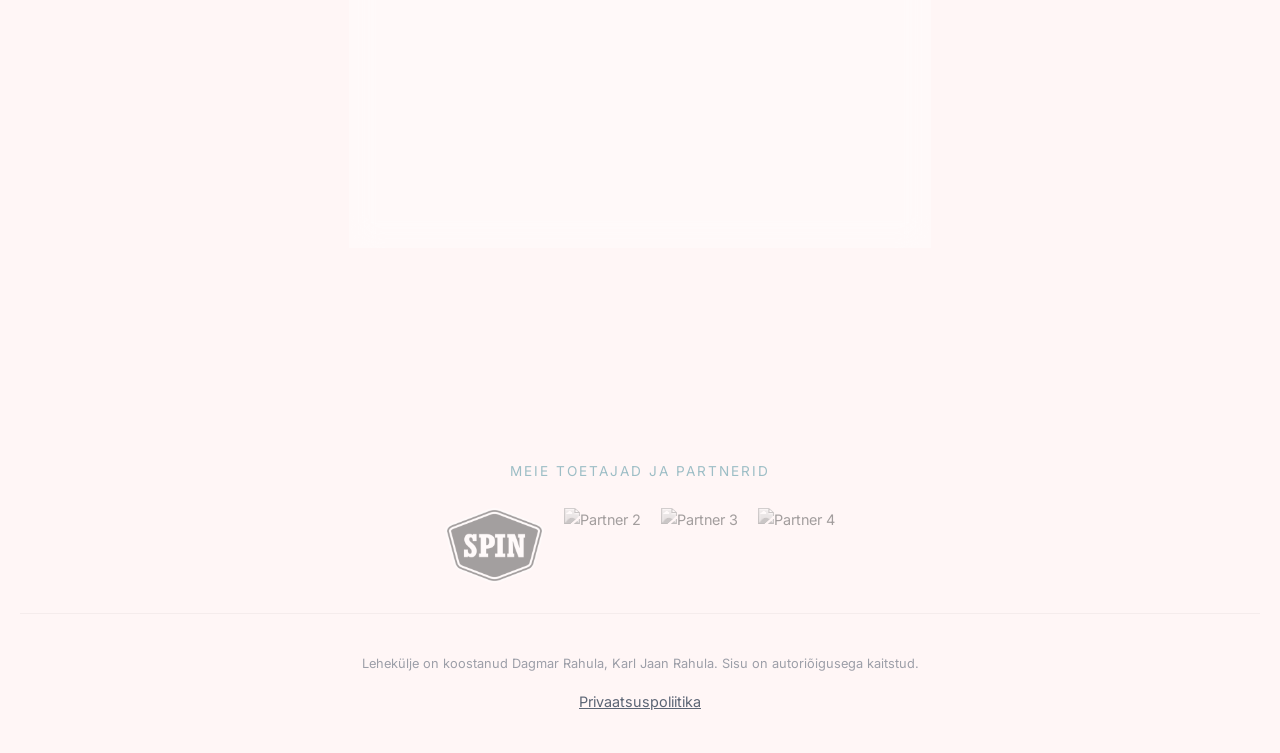
==== commit f7d863b7: "Config back, also blogi ilusam, Gmaili idee" ====
--- a/index.html
+++ b/index.html
@@ -85,18 +85,23 @@
     <!-- Kontaktivorm: ühendatud Formspree teenusega -->
     <section id="kontakt" class="contact-section">
         <h2>Võta meiega ühendust</h2>
-        <form id="my-form" method="POST" class="contact-form">
+        <form id="contactForm" class="contact-form">
             <div class="form-group">
-                <label for="email">Sinu e-mail</label>
-                <input type="email" id="email" name="email" placeholder="nime@mail.ee" required>
+                <label for="name">Sinu nimi</label>
+                <input type="text" id="name" required placeholder="Sisesta oma nimi">
             </div>
+            
             <div class="form-group">
-                <label for="message">Kuidas saame aidata?</label>
-                <textarea id="message" name="message" rows="5" placeholder="Kirjelda lühidalt oma muret..." required></textarea>
+                <label for="email">Sinu e-post</label>
+                <input type="email" id="email" required placeholder="Sisesta oma e-post">
             </div>
-            <button id="submit-btn" type="submit" class="submit-btn">Saada teade</button>
-            <!-- Staatuse teade, mida juhitakse funk.js kaudu -->
-            <p id="form-status" style="text-align: center; margin-top: 20px; font-weight: bold; display: none;"></p>
+            
+            <div class="form-group">
+                <label for="message">Sõnum</label>
+                <textarea id="message" rows="5" required placeholder="Kuidas saame aidata?"></textarea>
+            </div>
+            
+            <button type="submit" class="submit-btn">Saada päring</button>
         </form>
     </section>
 
--- a/style.css
+++ b/style.css
@@ -908,4 +908,94 @@
     -webkit-text-fill-color: transparent;
     background-clip: text;
     text-fill-color: transparent;
+}
+
+/* --- ISIKUKAARDI FIRMA INFO Frima fix--- */
+.member-company-info {
+    margin-top: 25px;
+    font-size: 0.85rem;
+    color: var(--text-main);
+    opacity: 0.8;
+}
+
+.member-company-info p {
+    margin: 3px 0 !important; 
+}
+
+.member-company-divider {
+    border: 0;
+    border-top: 2px solid rgba(0, 0, 0, 0.5); /* 2px teeb paksemaks, 0.5 teeb tumedamaks */
+    margin: 20px 0 15px 0;
+    width: 100%;
+}
+
+/* --- BLOGIKAARTIDE UUS DISAIN --- */
+
+.blog-card {
+    background: rgba(255, 255, 255, 0.6);
+    backdrop-filter: blur(15px);
+    border-radius: 24px;
+    border: 1px solid rgba(255, 255, 255, 0.5);
+    display: flex;
+    flex-direction: column;
+    overflow: hidden; /* Hoiab pildi ilusti kaardi ümarate nurkade sees */
+    transition: all 0.3s ease; /* Sujuv animatsioon */
+    box-shadow: 0 4px 15px rgba(0, 0, 0, 0.03);
+}
+
+/* Hõljumisefekt: tõstab kaarti natuke üles ja teeb varju tugevamaks */
+.blog-card:hover {
+    transform: translateY(-8px);
+    box-shadow: 0 15px 30px rgba(0, 0, 0, 0.08);
+    background: rgba(255, 255, 255, 0.85);
+}
+
+.blog-image-wrapper img {
+    width: 100%;
+    height: 220px;
+    object-fit: cover;
+    display: block;
+    border-bottom: 1px solid rgba(0,0,0,0.05);
+}
+
+.blog-content-wrapper {
+    padding: 30px;
+    display: flex;
+    flex-direction: column;
+    flex-grow: 1;
+}
+
+.blog-content-wrapper h2 {
+    margin-top: 0;
+    color: var(--brand-dark);
+    font-size: 1.4rem;
+    line-height: 1.3;
+    margin-bottom: 15px;
+}
+
+.blog-content-wrapper p {
+    color: var(--text-main);
+    margin-bottom: 25px;
+    flex-grow: 1; /* Lükkab nupu alati kaardi põhja */
+}
+
+/* Uus loetav "Loe edasi" link */
+.blog-read-more {
+    display: inline-flex;
+    align-items: center;
+    align-self: flex-start;
+    color: var(--brand-dark);
+    font-weight: 700;
+    text-decoration: none;
+    font-size: 0.95rem;
+    text-transform: uppercase;
+    letter-spacing: 1px;
+    transition: all 0.3s ease;
+    padding-bottom: 3px;
+    border-bottom: 2px solid transparent;
+}
+
+.blog-read-more:hover {
+    color: #ec4899; /* Sinu koodis varem kasutatud ilus roosa */
+    border-bottom: 2px solid #ec4899;
 }
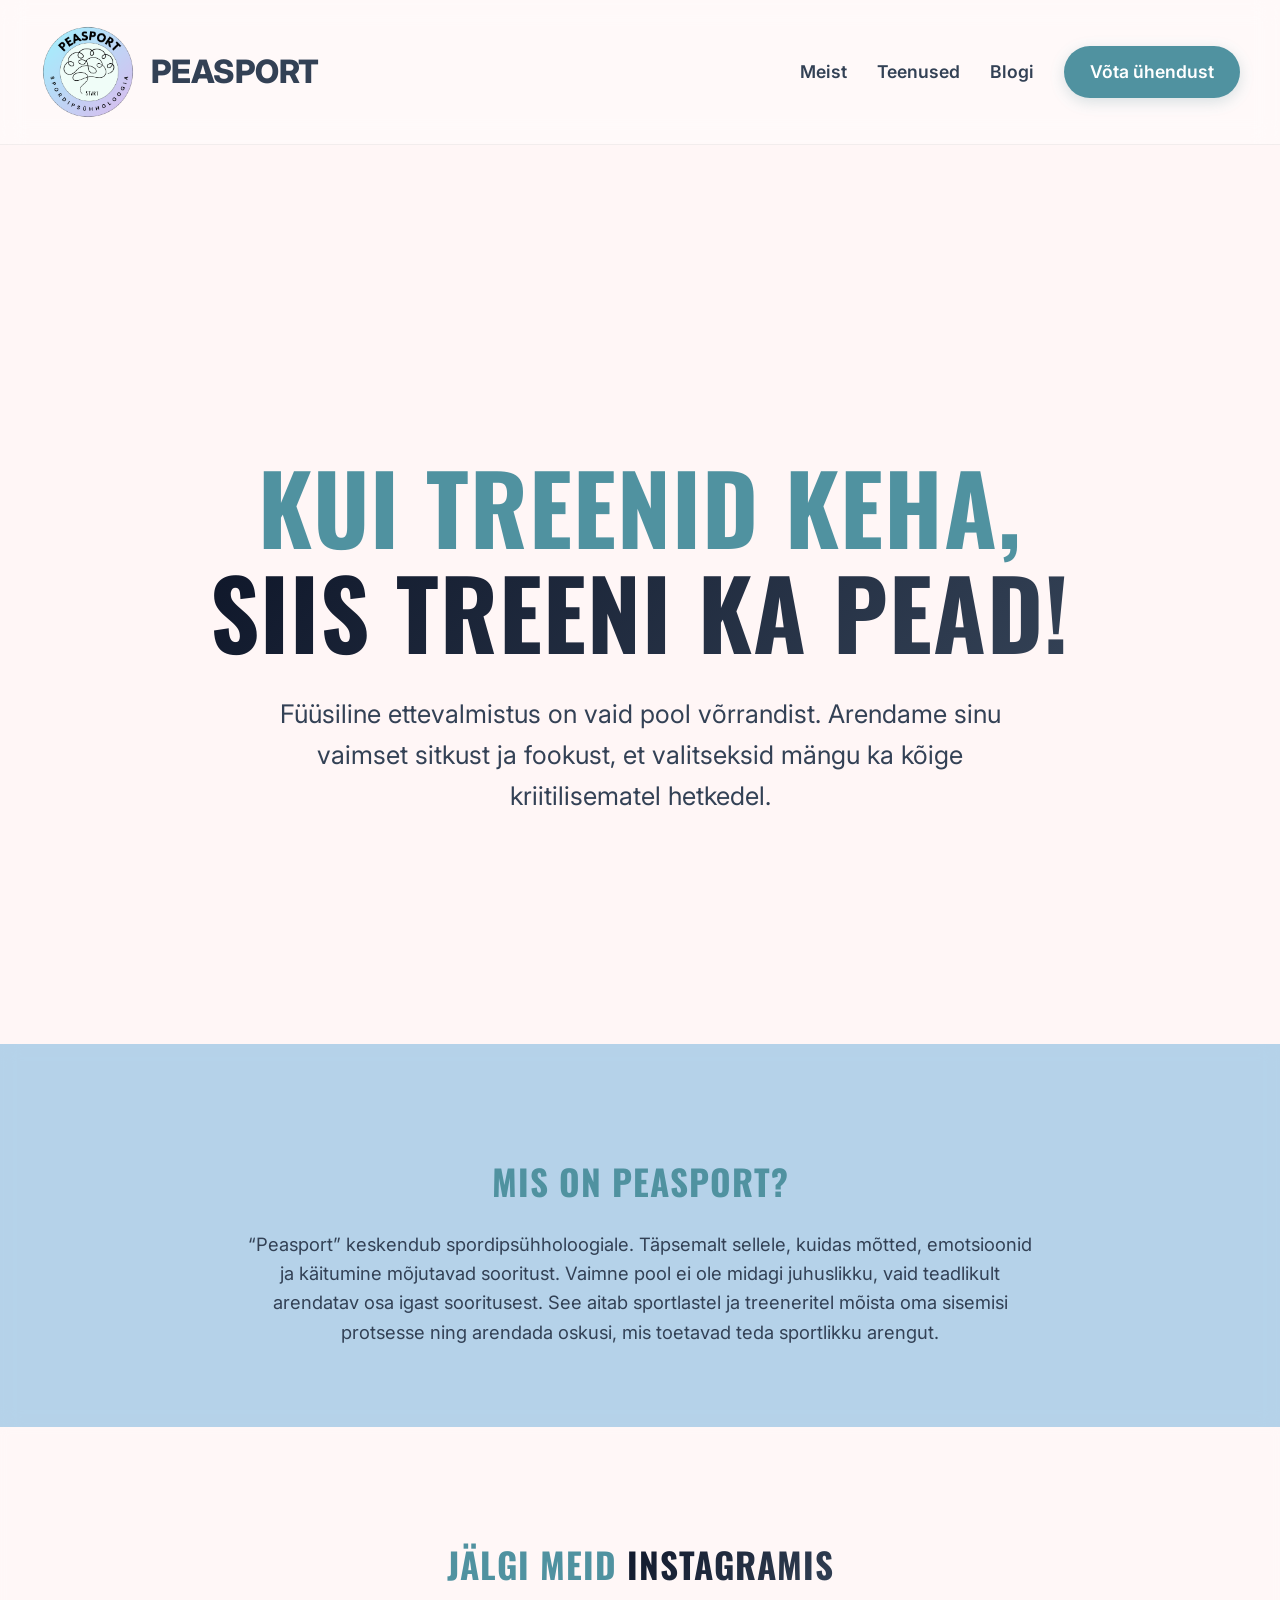
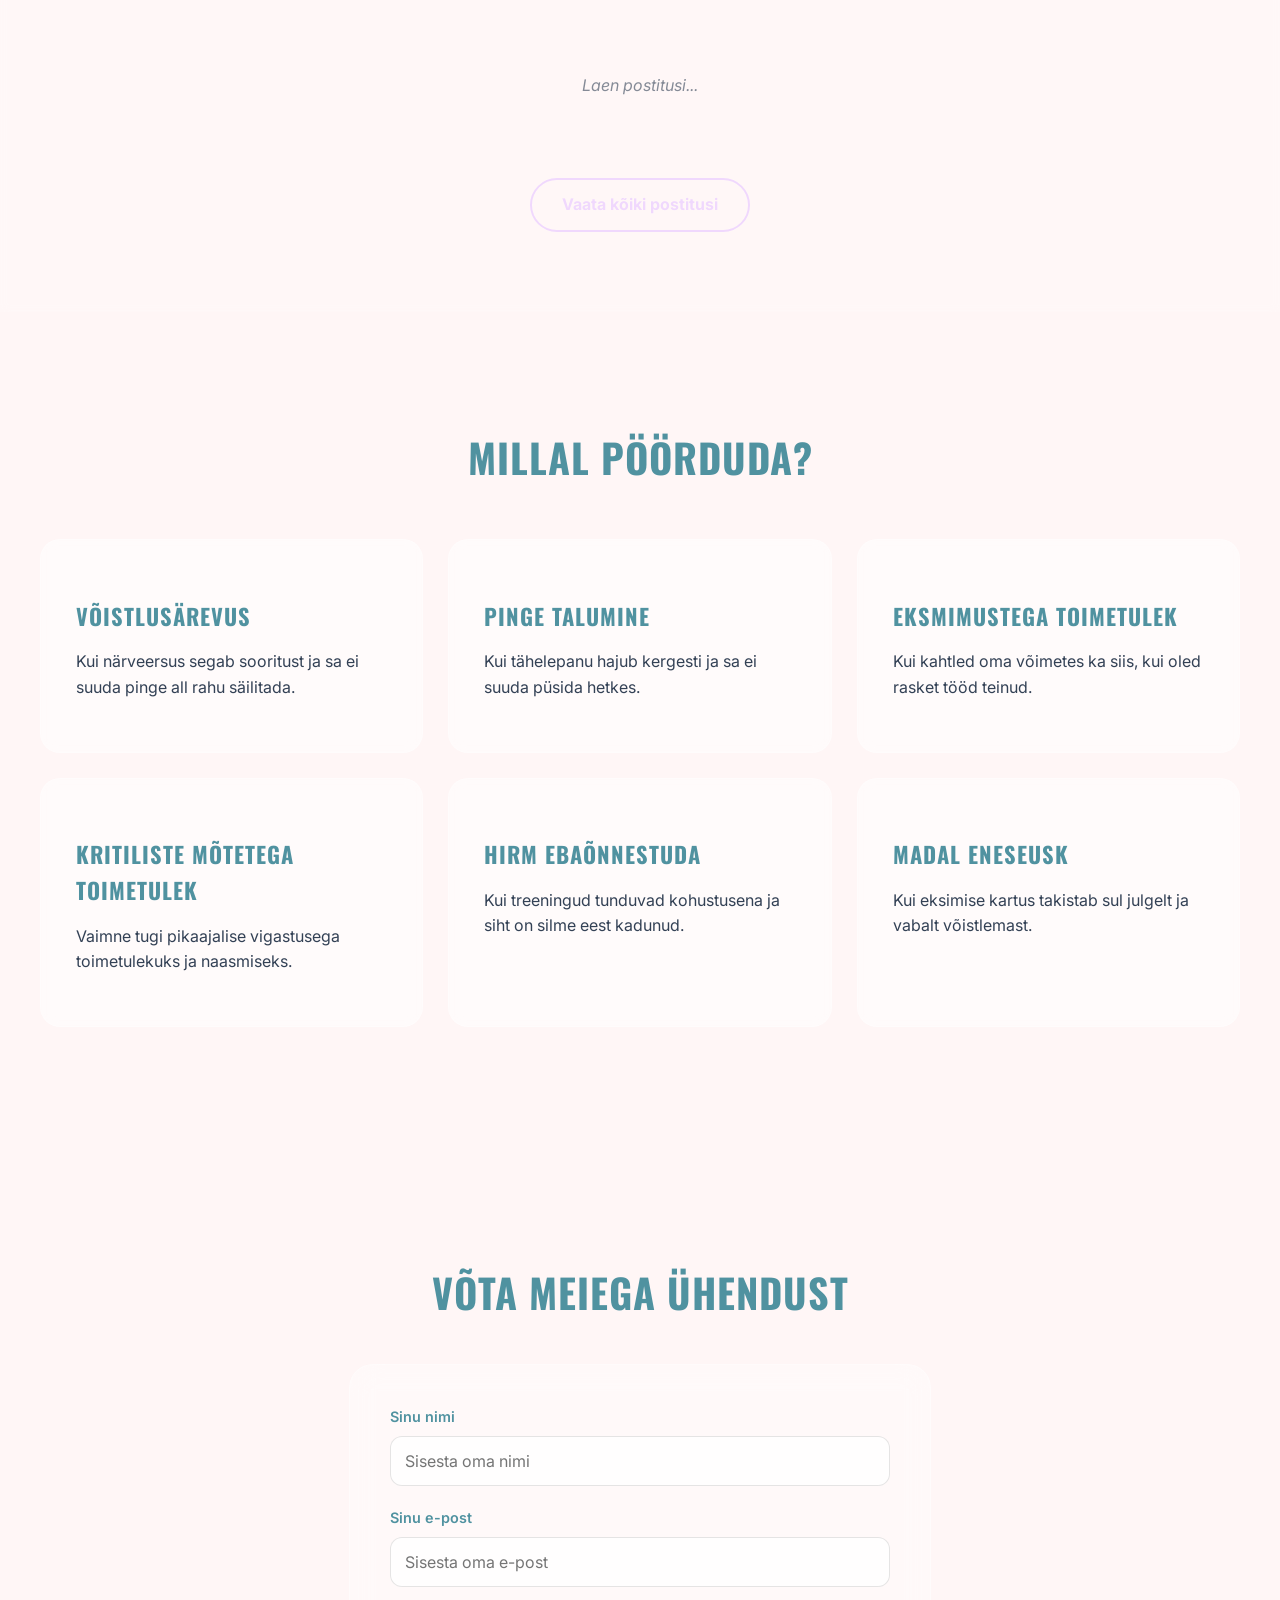
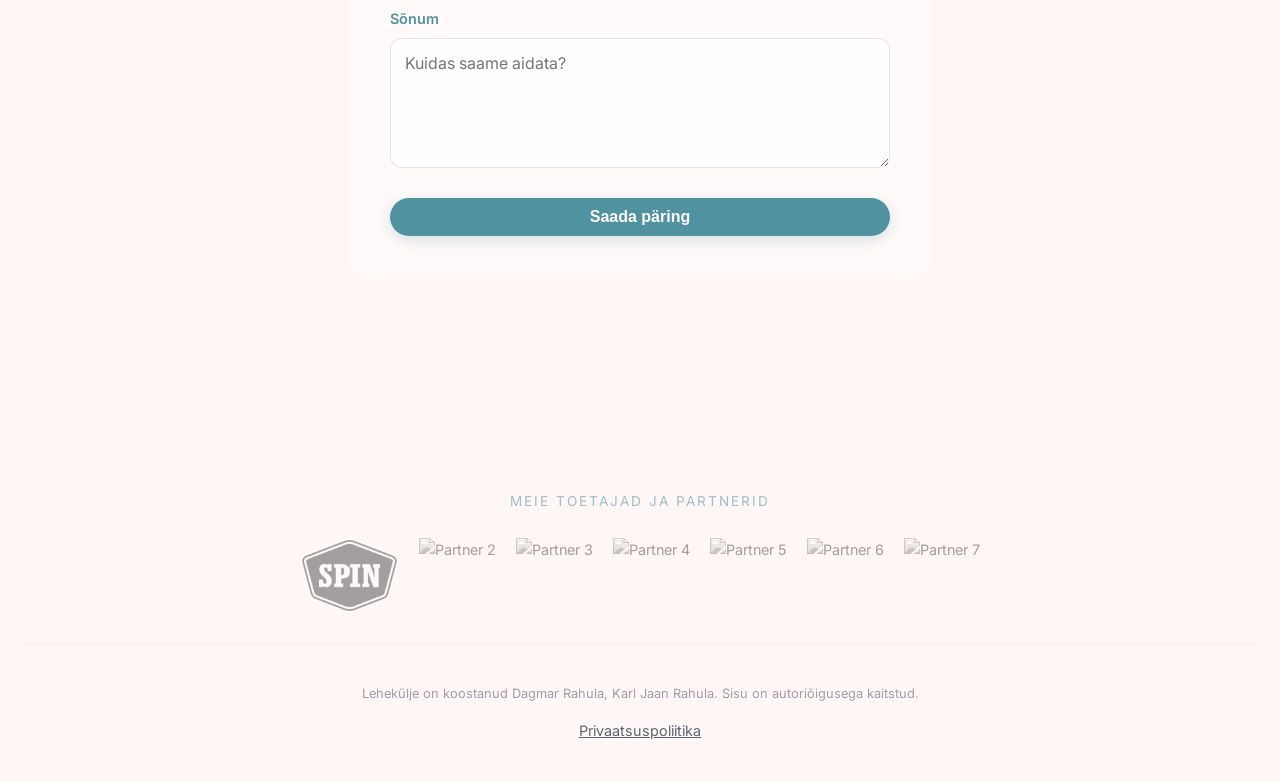
==== commit 0a3f2c99: "The Developer special" ====
--- a/index.html
+++ b/index.html
@@ -26,14 +26,14 @@
     <main class="main-content">
         <!-- Hero sektsioon: peamine väärtuspakkumine ja visuaalne fookus -->
         <section class="hero">
-            <h1>Treeni mõtlemist, <br><span class="gradient-text">valitse VRMMMMMM!</span></h1>
+            <h1>Kui treenid keha, <br><span class="gradient-text">siis treeni ka pead!</span></h1>
             <p>Füüsiline ettevalmistus on vaid pool võrrandist. Arendame sinu vaimset sitkust ja fookust, et valitseksid mängu ka kõige kriitilisematel hetkedel.</p>
         </section>
 
         <!-- Sissejuhatav sektsioon: selgitab platvormi olemust -->
         <section class="about-section">
             <h2>Mis on Peasport?</h2>
-            <p>Peasport on spordipsühholoogiale suunatud platvorm, mis pakub teaduspõhiseid meetodeid ja vaimset tuge sportlastele, treeneritele ja lapsevanematele. Meie eesmärk on aidata sul saavutada tipptulemusi, hoides samal ajal vaimset tervist ja tasakaalu.</p>
+            <p>“Peasport” keskendub spordipsühholoogiale. Täpsemalt sellele, kuidas mõtted, emotsioonid ja käitumine mõjutavad sooritust. Vaimne pool ei ole midagi juhuslikku, vaid teadlikult arendatav osa igast sooritusest. See aitab sportlastel ja treeneritel mõista oma sisemisi protsesse ning arendada oskusi, mis toetavad teda sportlikku arengut.</p>
         </section>
 
                 <!-- UUS: Instagrami sektsioon -->
@@ -71,11 +71,11 @@
                     <p>Vaimne tugi pikaajalise vigastusega toimetulekuks ja naasmiseks.</p>
                 </div>
                 <div class="reach-out-card">
-                    <h3>Motivatsioonikriis</h3>
+                    <h3>Hirm ebaõnnestuda</h3>
                     <p>Kui treeningud tunduvad kohustusena ja siht on silme eest kadunud.</p>
                 </div>
                 <div class="reach-out-card">
-                    <h3>Hirm ebaõnnestuda</h3>
+                    <h3>Madal eneseusk</h3>
                     <p>Kui eksimise kartus takistab sul julgelt ja vabalt võistlemast.</p>
                 </div>
             </div>
@@ -111,12 +111,19 @@
             <p>Meie toetajad ja partnerid</p>
             <div class="partner-logos">
                 <img src="assets/img/toetaja1.png" alt="Partner 1">
-                <img src="assets/img/toetaja.png" alt="Partner 2">
-                <img src="assets/img/toetaja.png" alt="Partner 3">
-                <img src="assets/img/toetaja.png" alt="Partner 4">
+                <img src="assets/img/toetaja2.png" alt="Partner 2">
+                <img src="assets/img/toetaja3.png" alt="Partner 3">
+                <img src="assets/img/toetaja4.png" alt="Partner 4">
+                <img src="assets/img/toetaja5.png" alt="Partner 5">
+                <img src="assets/img/toetaja6.png" alt="Partner 6">
+                <img src="assets/img/toetaja7.png" alt="Partner 7">
             </div>
         </div>
-        <p class="copyright">Lehekülje on koostanud Dagmar Rahula, Karl Jaan Rahula. Sisu on autoriõigusega kaitstud.</p>
+        <p class="copyright">
+            Lehekülje on koostanud Dagmar Rahula, 
+            <span id="kj-trigger" style="cursor: pointer; user-select: none;">Karl Jaan Rahula</span>. 
+            Sisu on autoriõigusega kaitstud.
+        </p>
         <div class="footer-privacy">
             <a href="privaatsus.html">Privaatsuspoliitika</a>
         </div>
--- a/style.css
+++ b/style.css
@@ -83,24 +83,50 @@
     gap: 30px;
 }
 
-.nav-right a {
+/* Tavalised lingid menüüs */
+.nav-right a:not(.nav-contact-btn) {
     text-decoration: none;
-    color: #334155;
-    font-weight: 500;
-    font-size: 0.95rem;
-    transition: all 0.3s ease;
-}
-
-.nav-right a:hover {
-    color: #ec4899;
+    color: var(--text-main);
+    font-weight: 600; 
+    font-size: 1.1rem; /* MUUDETUD: Tegin teksti suuremaks (oli 0.95rem) */
+    position: relative;
+    padding: 5px 0;
+    transition: color 0.3s ease;
+}
+
+/* Animatsiooniga joon hiirega peale minnes */
+.nav-right a:not(.nav-contact-btn)::after {
+    content: '';
+    position: absolute;
+    width: 0;
+    height: 2px;
+    bottom: 0;
+    left: 50%; /* Animatsioon algab keskelt... */
+    transform: translateX(-50%);
+    background-color: var(--brand-dark); /* Kasutame sinu lehe tumedat teemavärvi */
+    transition: width 0.3s cubic-bezier(0.25, 0.8, 0.25, 1); /* Sujuv kiirendus */
+    border-radius: 2px;
+}
+
+.nav-right a:not(.nav-contact-btn):hover {
+    color: var(--brand-dark); /* Tekst läheb samuti teemavärvi */
+}
+
+.nav-right a:not(.nav-contact-btn):hover::after {
+    width: 100%; /* ...ja laieneb mõlemale poole */
 }
 
 .nav-contact-btn {
     background: var(--brand-dark);
     color: white !important;
-    padding: 10px 22px;
+    padding: 12px 26px; /* MUUDETUD: Nupp on nüüd veidi suurem ja proportsioonis */
     border-radius: 50px;
     box-shadow: 0 4px 15px rgba(55, 118, 132, 0.2);
+    text-decoration: none !important; /* See eemaldab joone */
+    font-size: 1.1rem; /* MUUDETUD: Tekst on sama suur kui teistel linkidel */
+    font-weight: 600;
+    transition: transform 0.3s, box-shadow 0.3s;
+    display: inline-block;
 }
 
 .nav-contact-btn:hover {
@@ -111,17 +137,34 @@
 
 /* 4. HERO SEKTSIOON (Roosa fookusega taust) */
 .hero {
+    position: relative; /* Vajalik uduse tausta paigutamiseks */
     min-height: 100vh;
     display: flex;
     flex-direction: column;
-    justify-content: center; /* Tsentreerib vertikaalselt */
-    align-items: center;     /* Tsentreerib horisontaalselt */
+    justify-content: center;
+    align-items: center;
     text-align: center;
     padding: 40px;
     margin: 0;
     box-sizing: border-box;
-    background: var(--bg-gradient);
-
+    overflow: hidden; /* Takistab udu üle äärte valgumist */
+}
+
+/* UUS: Udune taustapilt Hero sektsioonile */
+.hero::before {
+    content: '';
+    position: absolute;
+    /* Venitame pildi kergelt üle äärte, et udu ei tekitaks koledaid valgeid servi */
+    top: -30px; 
+    left: -30px; 
+    right: -30px; 
+    bottom: -30px; 
+    background-image: url('assets/img/AI_Image.png'); /* MUUDA SEE OMA PILDI VASTU! */
+    background-size: cover;
+    background-position: center;
+    filter: blur(12px); /* Uduse tugevus - mida suurem number, seda udusam */
+    z-index: -1; /* Lükkab pildi kõige tahapoole */
+    opacity: 0.35; /* Teeb pildi läbipaistvamaks, et tume tekst oleks loetav */
 }
 
 .hero h1 {
@@ -754,20 +797,23 @@
     text-align: left;
     background: rgba(255, 255, 255, 0.7);
     backdrop-filter: blur(15px);
-    padding: 60px; /* Rohkem ruumi ümber teksti */
+    padding: 60px;
     border-radius: 32px;
     box-shadow: 0 15px 40px rgba(0, 0, 0, 0.05);
-    font-size: 1.15rem; /* Veidi suurem tekst mugavaks lugemiseks */
+    font-size: 1.15rem;
     line-height: 1.8;
     color: var(--text-main);
-}
-
-/* Pildid blogi teksti sees */
+    max-width: 800px; 
+    margin: 0 auto; 
+}
+
 .blog-post-full img {
-    max-width: 100%; /* Pilt ei lähe kunagi kastist välja */
+    width: 100%; 
     height: auto;
+    max-height: 500px;
+    object-fit: cover;
     display: block;
-    margin: 30px auto; /* Paigutab pildi keskele ja teeb vahet tekstiga */
+    margin: 40px 0; 
     border-radius: 16px;
     box-shadow: 0 8px 20px rgba(0, 0, 0, 0.1);
 }
@@ -998,4 +1044,39 @@
 .blog-read-more:hover {
     color: #ec4899; /* Sinu koodis varem kasutatud ilus roosa */
     border-bottom: 2px solid #ec4899;
+}
+
+/* --- TÄIUSTATUD DARK MODE --- */
+body.dark-mode {
+    --bg-gradient: #000000;      /* Täiesti must taust */
+    --text-main: #ffffff;        /* Puhas valge tekst */
+    --brand-dark: #7dd3fc;       /* Heledam sinine pealkirjadele kontrastiks */
+    --glass-bg: rgba(25, 25, 25, 0.85);
+    --glass-border: 1px solid rgba(255, 255, 255, 0.15);
+}
+
+/* Kohandame navbar-i ja muid elemente tumedaks */
+body.dark-mode .navbar {
+    background-color: rgba(0, 0, 0, 0.8);
+}
+
+body.dark-mode .nav-right a:not(.nav-contact-btn) {
+    color: #ffffff;
+}
+
+/* Kui sul on Hero sektsioonis udune pilt, teeme selle tumedamaks */
+body.dark-mode .hero::before {
+    opacity: 0.2;
+    filter: blur(15px) brightness(0.4);
+}
+
+/* Teeme kaardid ja vormid tumedaks */
+body.dark-mode .glass-container, 
+body.dark-mode .team-member-card, 
+body.dark-mode .service-row, 
+body.dark-mode .contact-form,
+body.dark-mode .blog-card,
+body.dark-mode .reach-out-card {
+    background: var(--glass-bg);
+    color: #ffffff;
 }
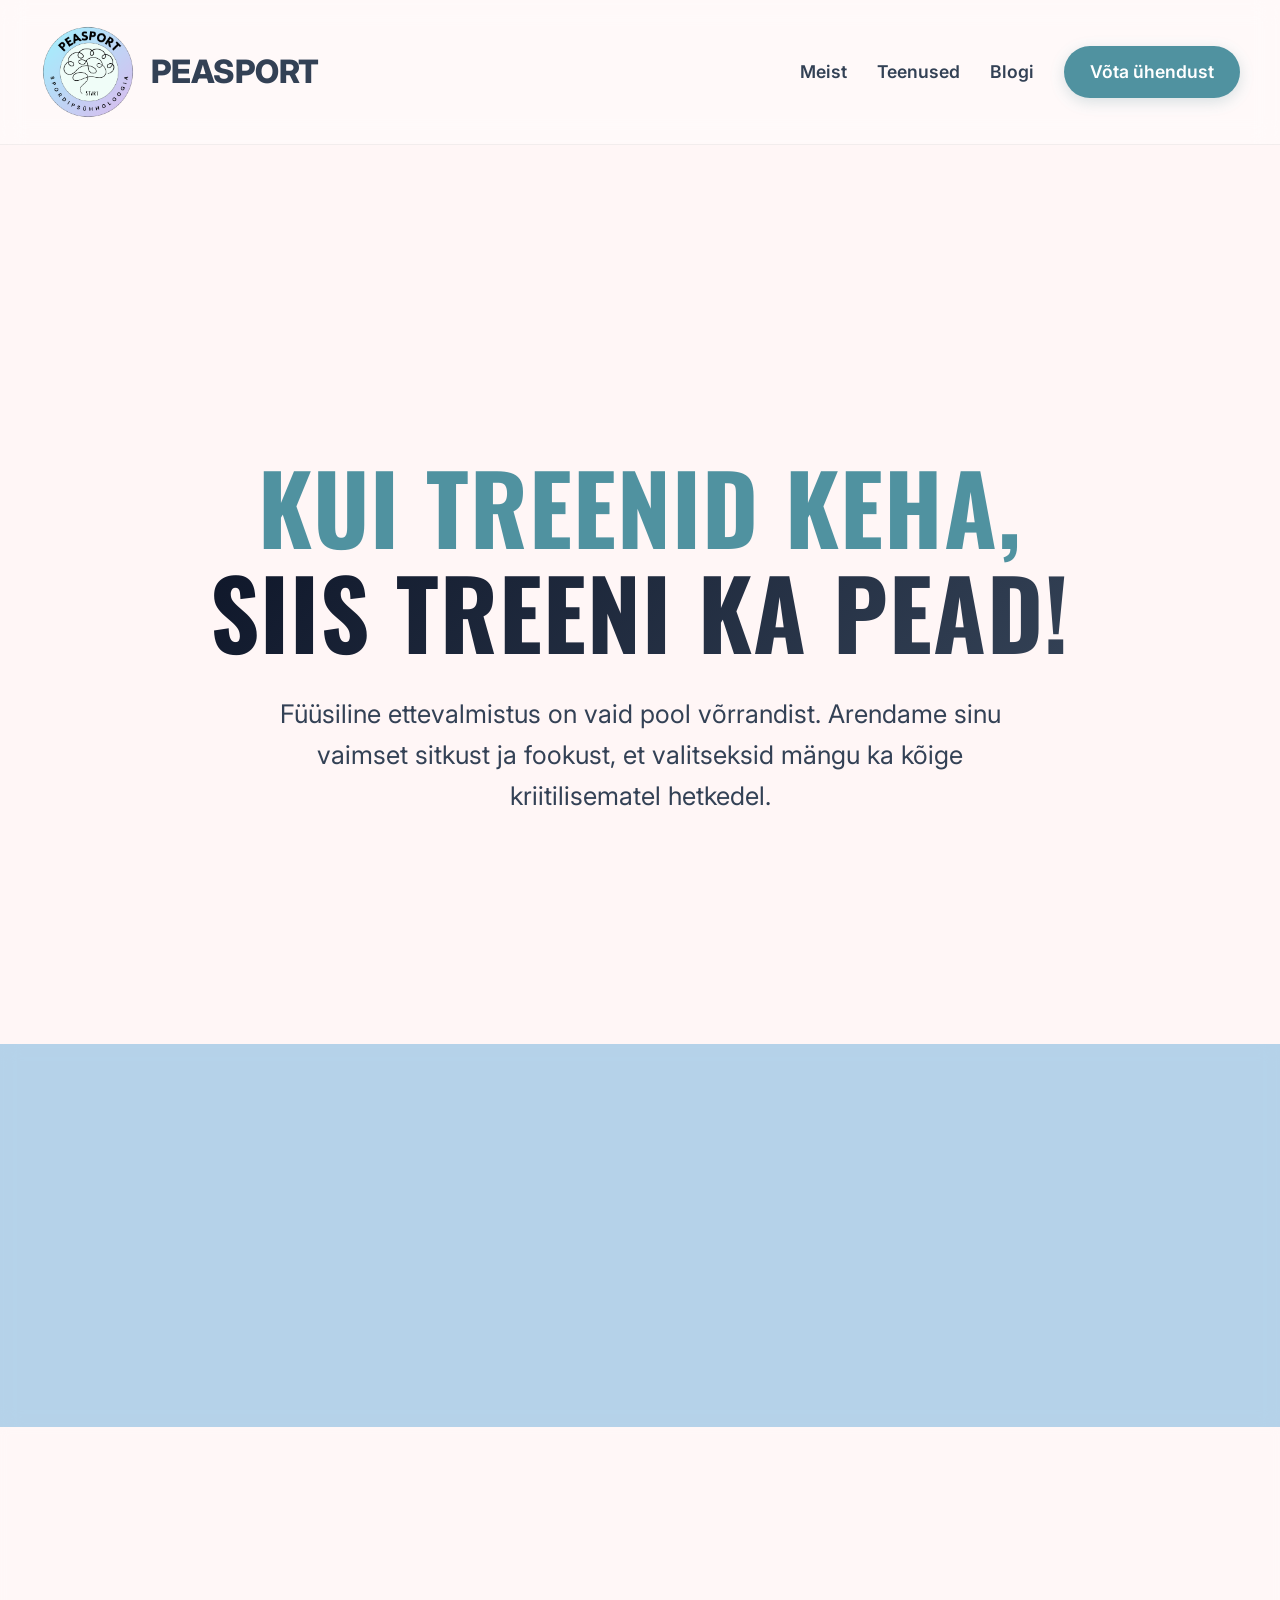
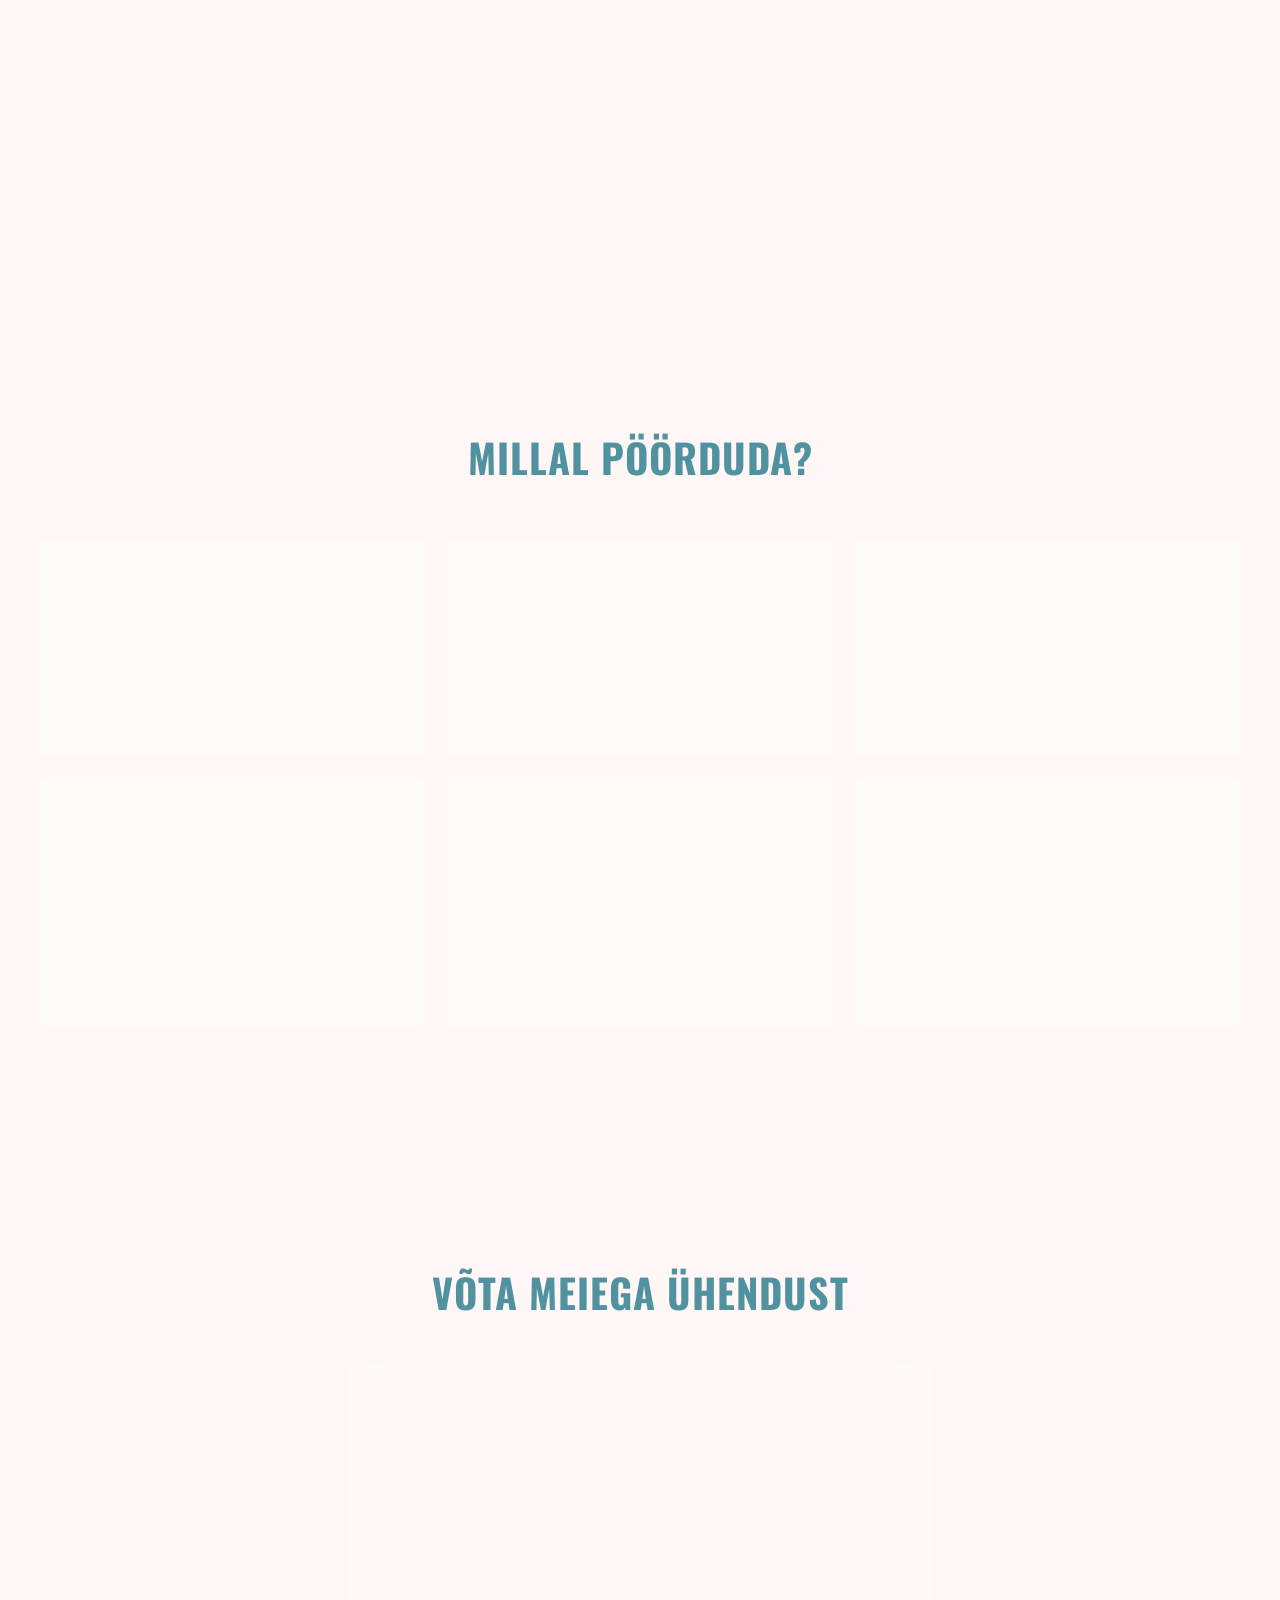
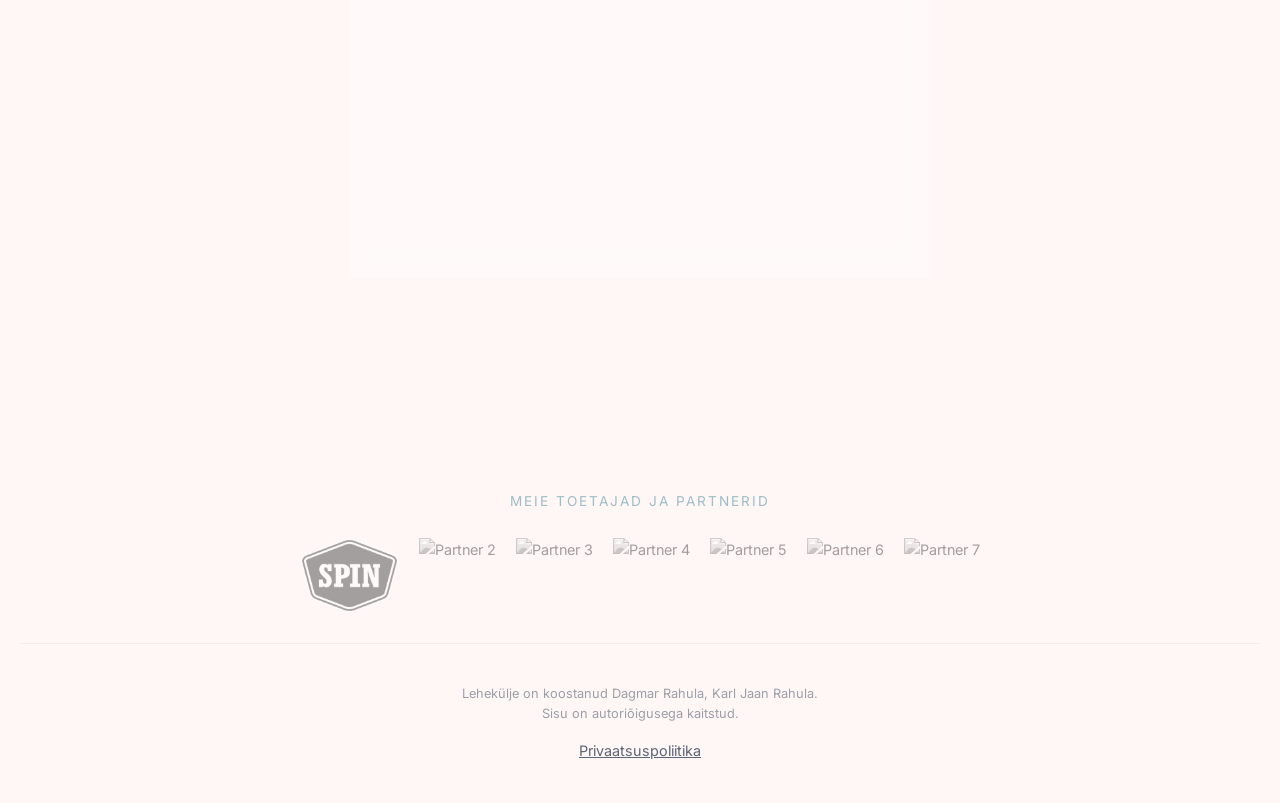
==== commit 38f42c8e: "testing" ====
--- a/index.html
+++ b/index.html
@@ -122,7 +122,7 @@
         <p class="copyright">
             Lehekülje on koostanud Dagmar Rahula, 
             <span id="kj-trigger" style="cursor: pointer; user-select: none;">Karl Jaan Rahula</span>. 
-            Sisu on autoriõigusega kaitstud.
+            <br>Sisu on autoriõigusega kaitstud.
         </p>
         <div class="footer-privacy">
             <a href="privaatsus.html">Privaatsuspoliitika</a>
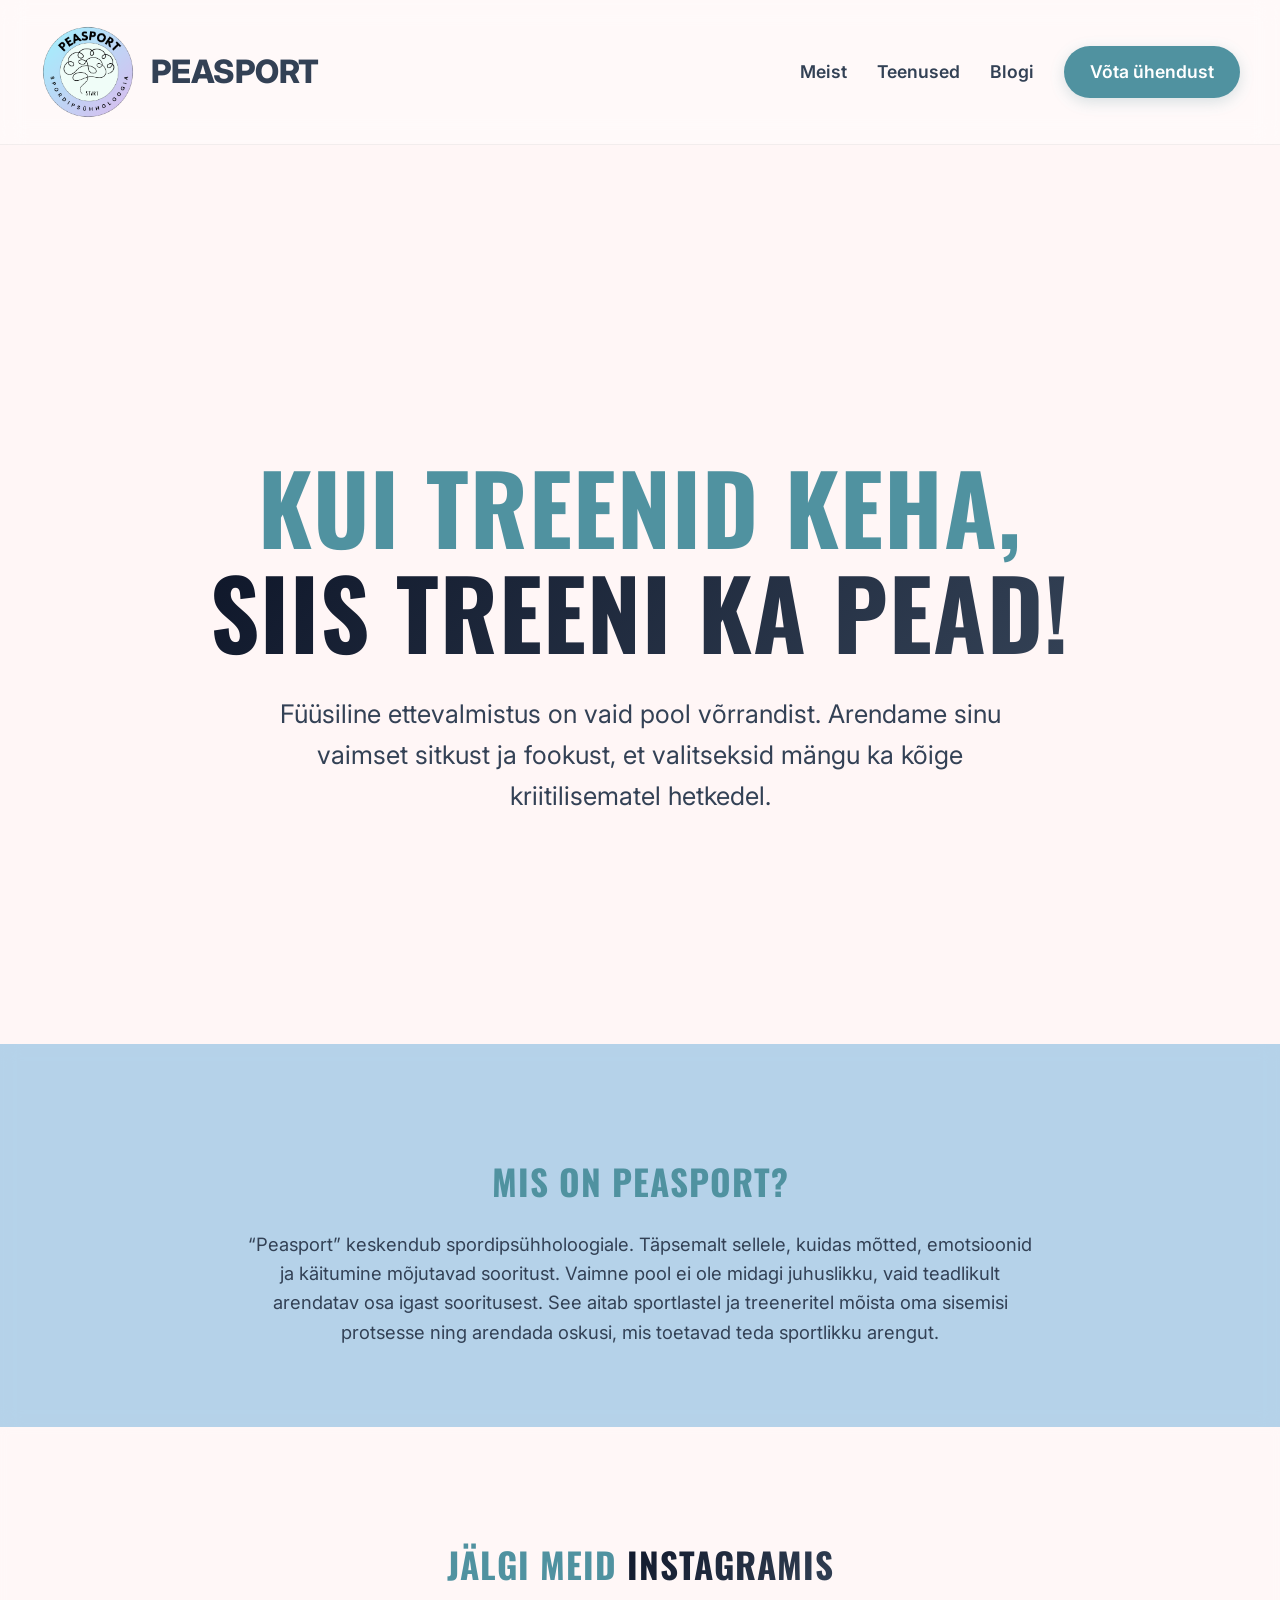
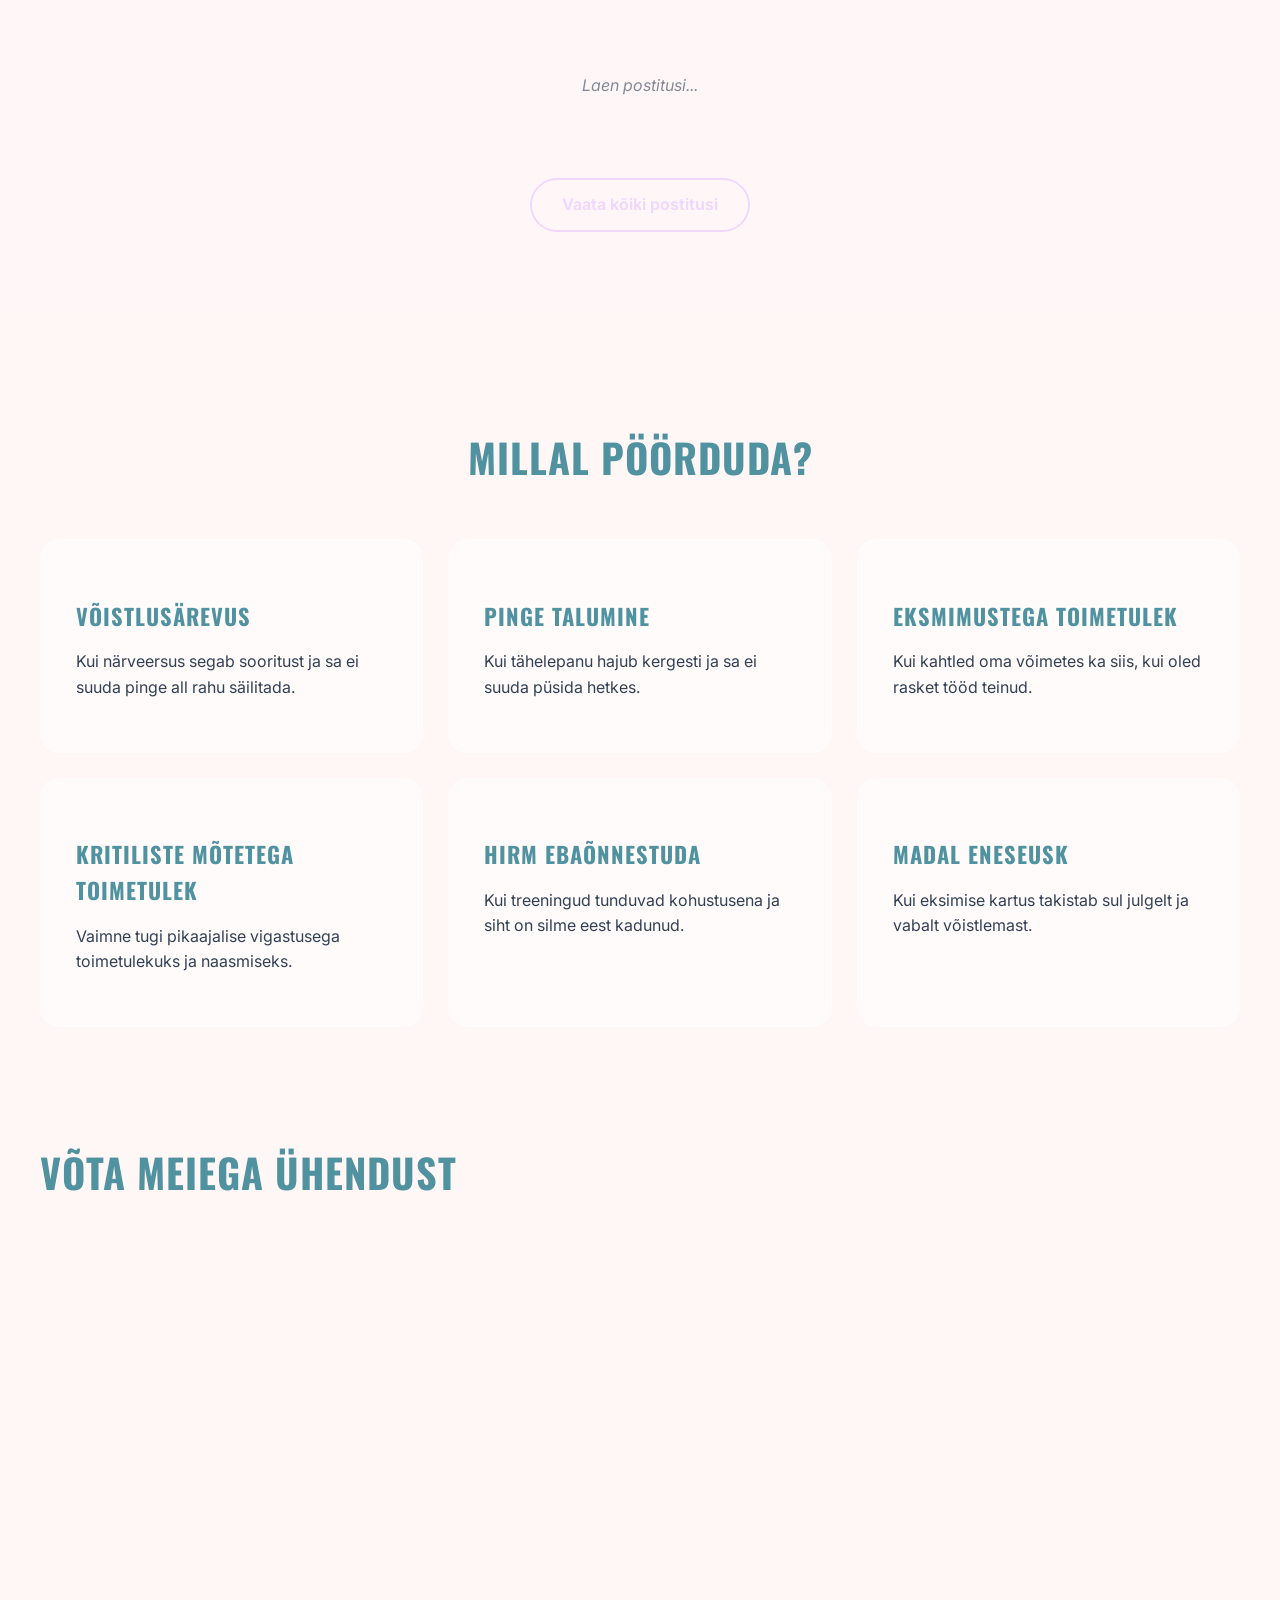
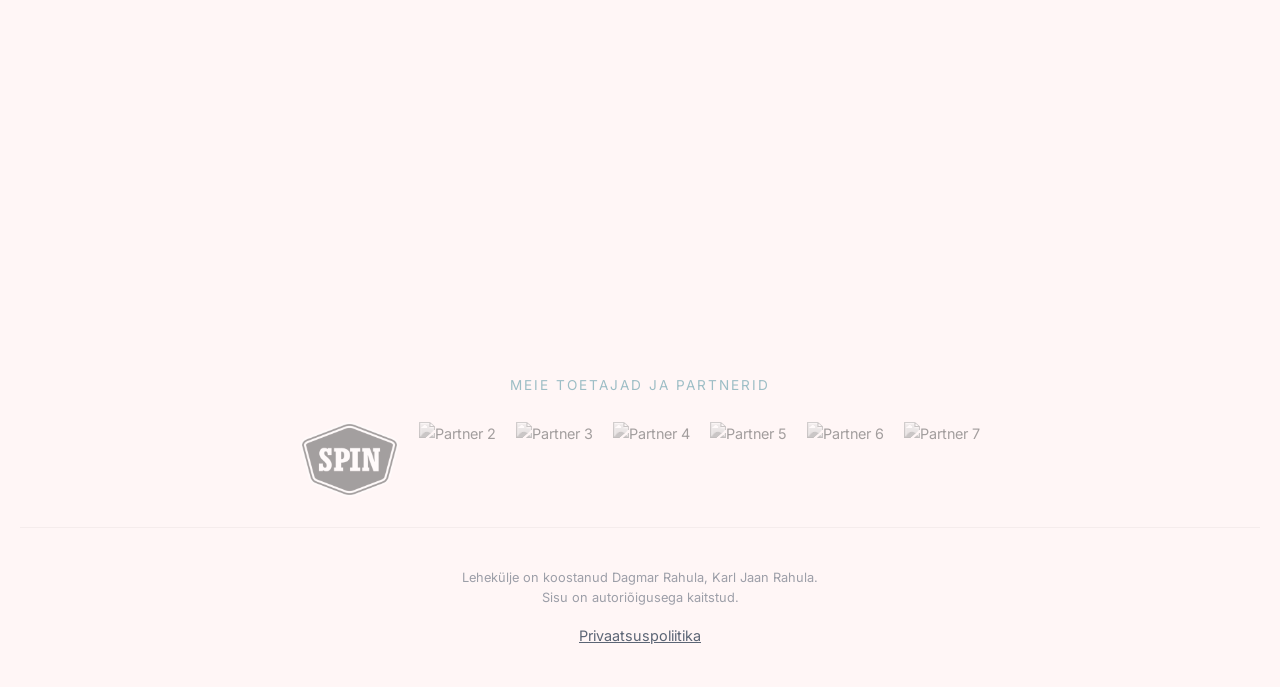
==== commit a729db82: "Cal.com test" ====
--- a/index.html
+++ b/index.html
@@ -85,24 +85,10 @@
     <!-- Kontaktivorm: ühendatud Formspree teenusega -->
     <section id="kontakt" class="contact-section">
         <h2>Võta meiega ühendust</h2>
-        <form id="contactForm" class="contact-form">
-            <div class="form-group">
-                <label for="name">Sinu nimi</label>
-                <input type="text" id="name" required placeholder="Sisesta oma nimi">
-            </div>
-            
-            <div class="form-group">
-                <label for="email">Sinu e-post</label>
-                <input type="email" id="email" required placeholder="Sisesta oma e-post">
-            </div>
-            
-            <div class="form-group">
-                <label for="message">Sõnum</label>
-                <textarea id="message" rows="5" required placeholder="Kuidas saame aidata?"></textarea>
-            </div>
-            
-            <button type="submit" class="submit-btn">Saada päring</button>
-        </form>
+        <iframe 
+    src="https://cal.com/karl-rahula-rsg6gg" 
+    style="width: 100%; height: 650px; border: none; border-radius: 12px; margin-top: 20px;">
+</iframe>
     </section>
 
     <!-- Jalus: partnerite logod ja autoriõiguse info -->
--- a/style.css
+++ b/style.css
@@ -388,10 +388,14 @@
 
 /* --- KONTAKTEERUMISE SEKTIOSON --- */
 .contact-section {
-    padding: 80px 20px;
-    max-width: 600px; /* Hoiab vormi kitsa ja tsentreerituna */
-    margin: 40px auto;
-    text-align: center;
+    max-width: 1200px !important; /* Muuda see number suuremaks vastavalt soovile */
+    width: 95%;
+    margin: 0 auto;
+}
+
+#cal-booking-container {
+    width: 100% !important;
+    min-height: 700px; /* Tegin veidi kõrgemaks ka, et mahuks paremini ära */
 }
 
 .contact-section h2 {
